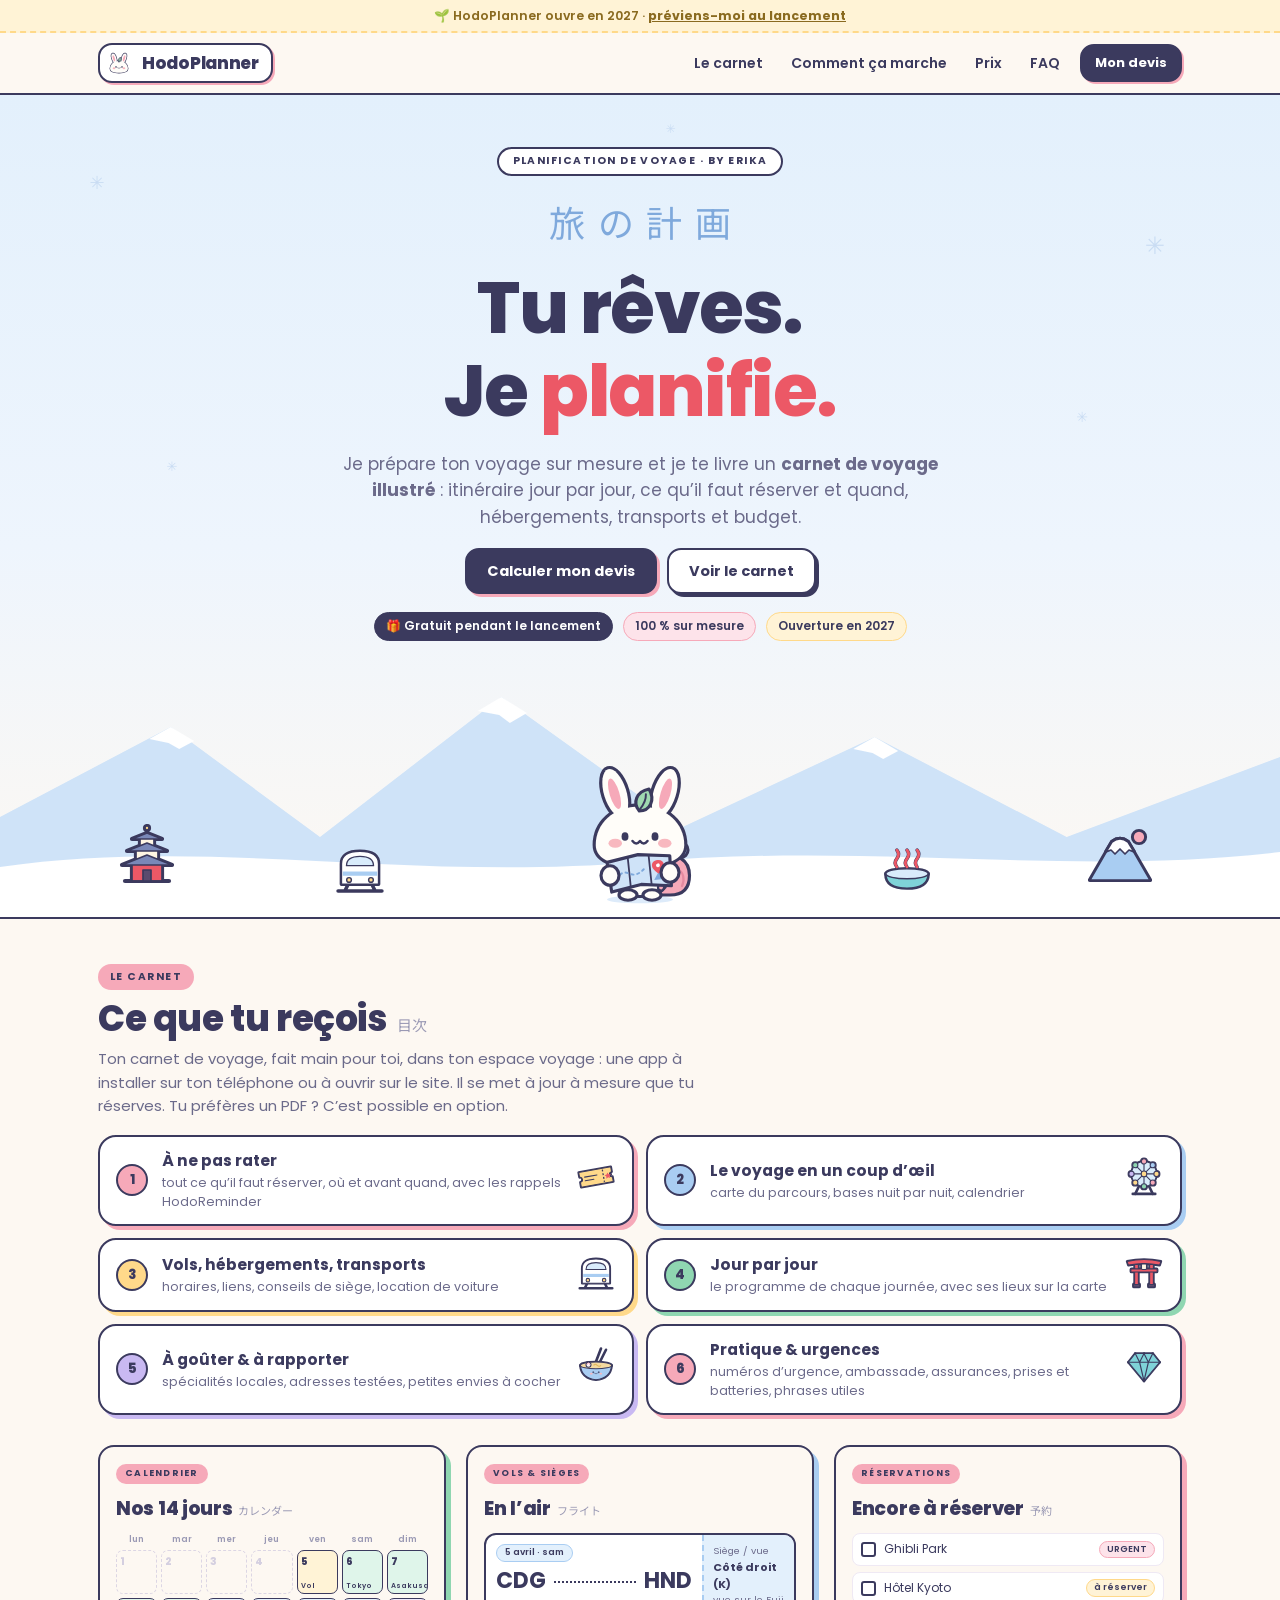
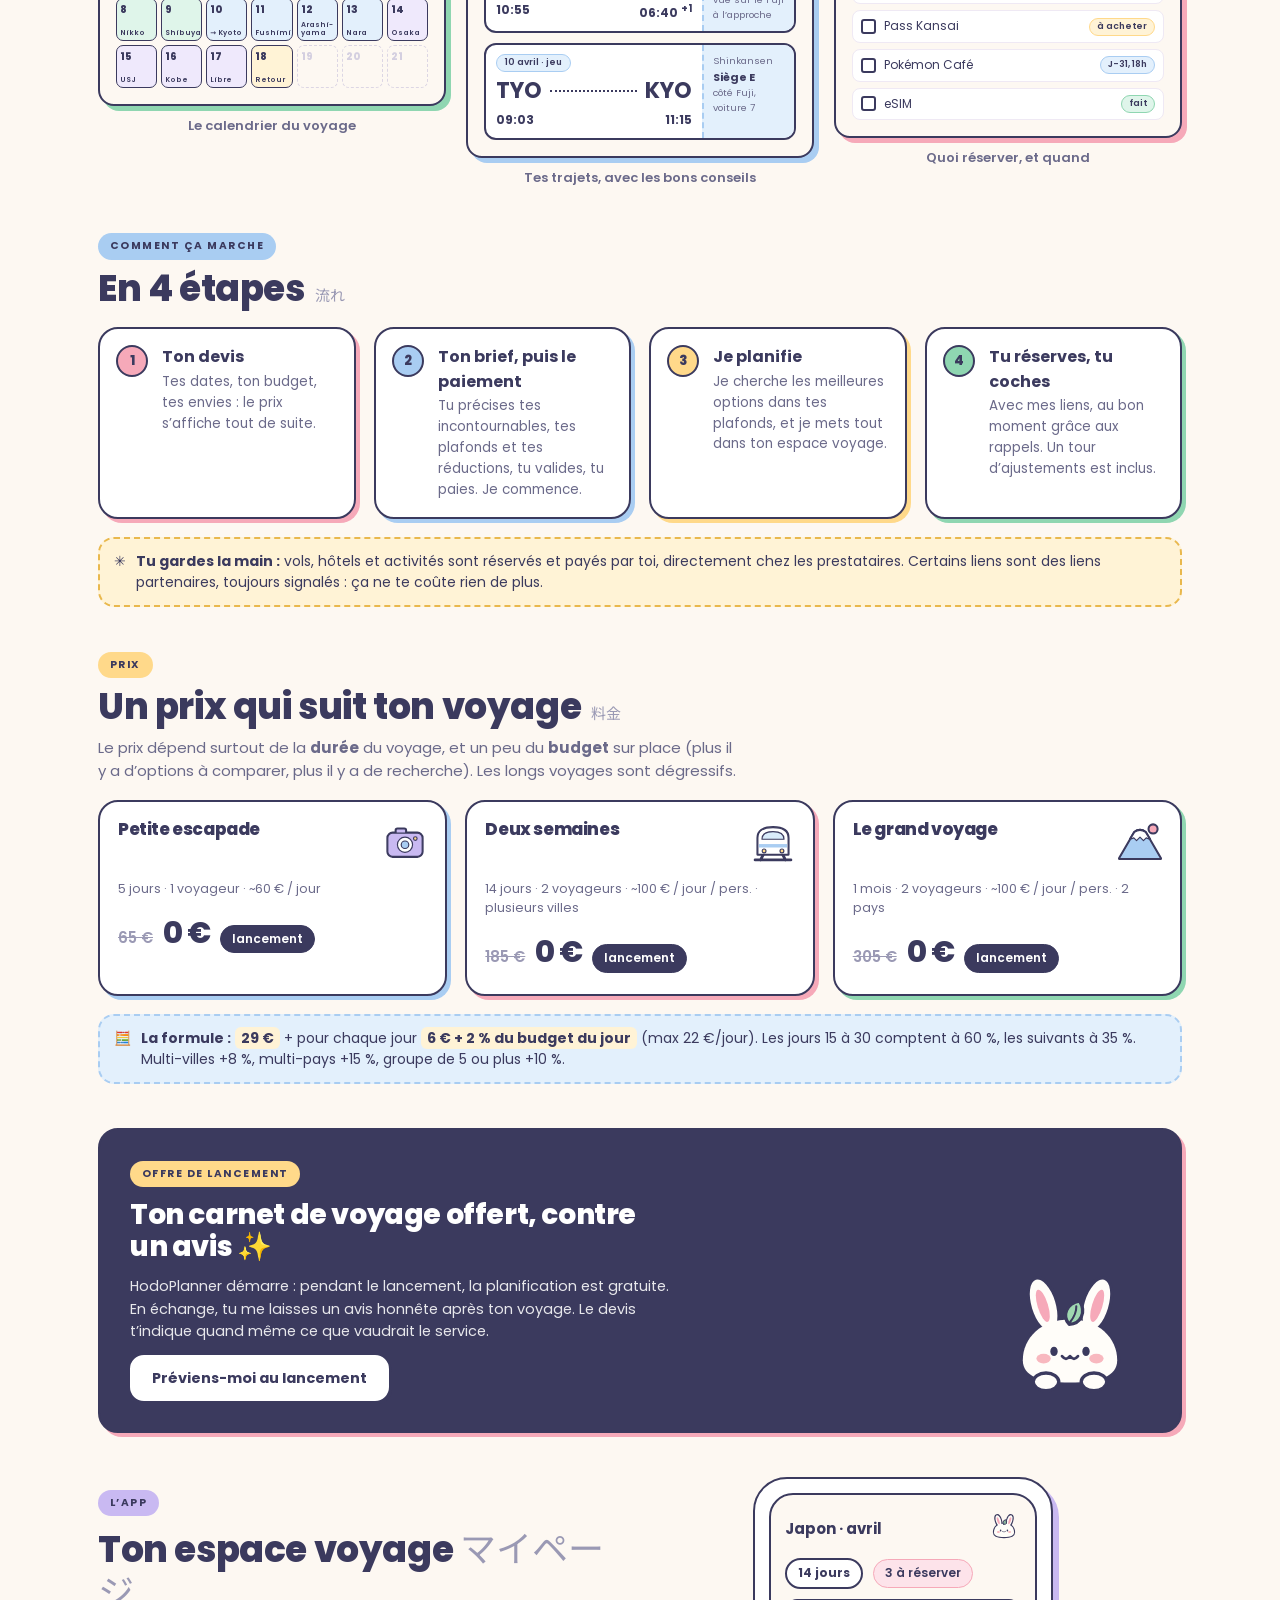
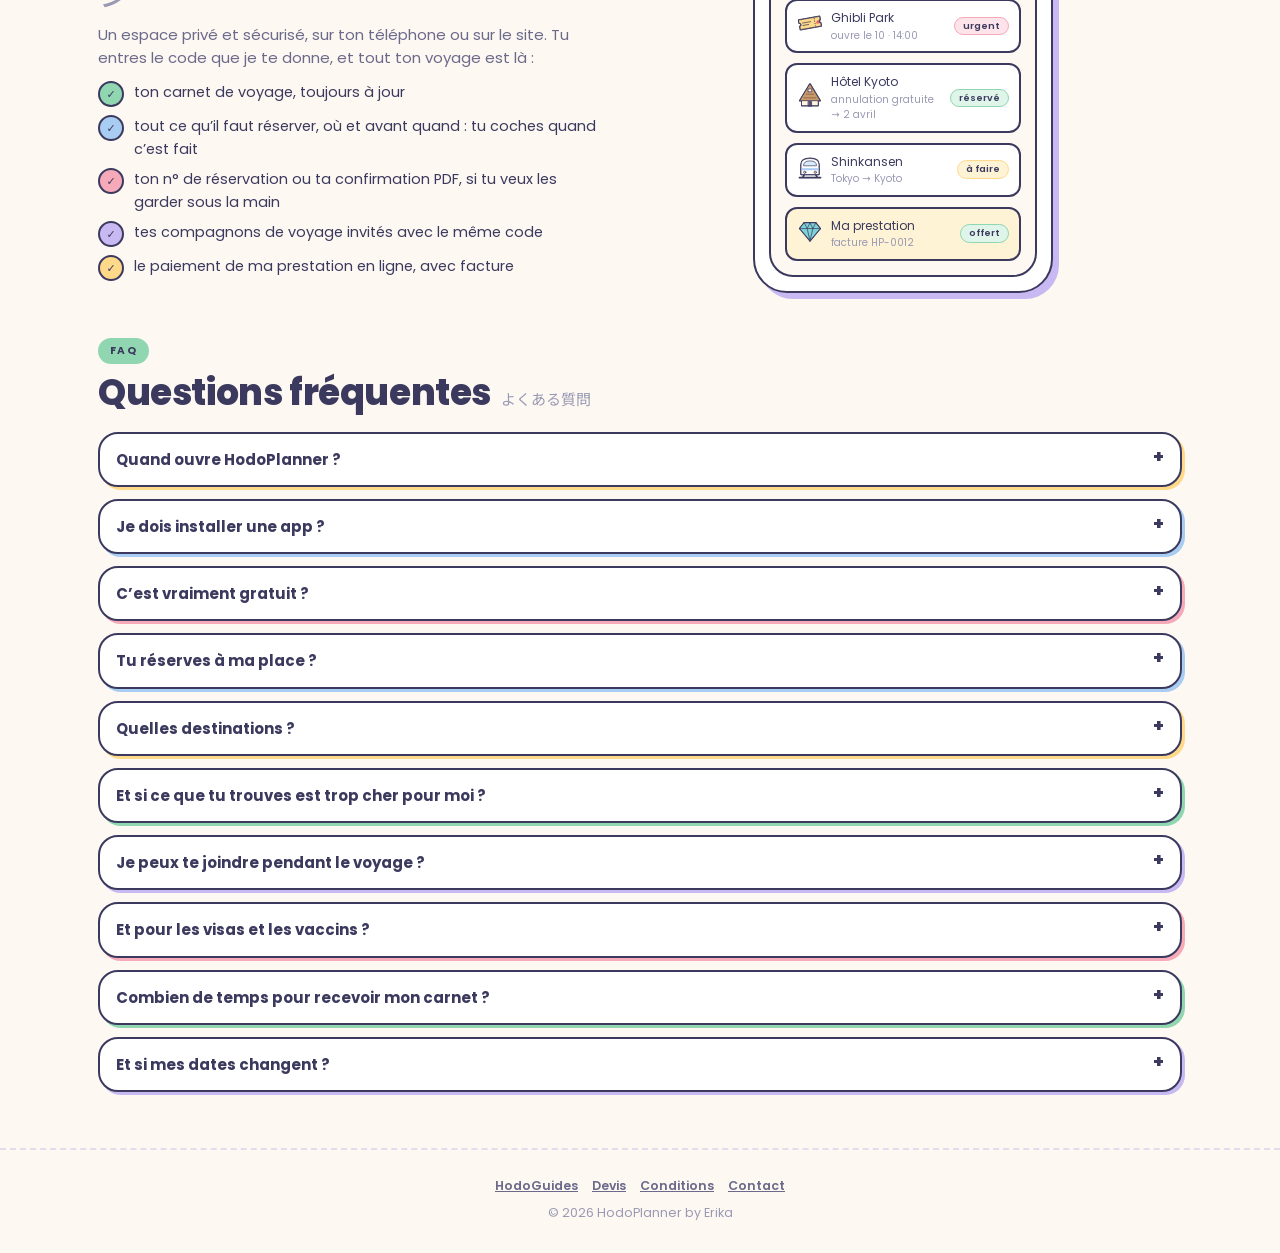
==== index.html @ 00303ed8 "Brief et paiement avant les recherches, devis simplifié, conditions complètes - Devis : un seul budg" ====
<!DOCTYPE html>
<html lang="fr">
<head>
  <meta charset="UTF-8" />
  <meta name="viewport" content="width=device-width, initial-scale=1, viewport-fit=cover" />
  <title>HodoPlanner · ton voyage sur mesure, by Erika</title>
  <meta name="description" content="Je prépare ton voyage sur mesure et je te livre un carnet de voyage illustré : itinéraire jour par jour, réservations au bon moment, budget. Gratuit pendant le lancement." />
  <meta property="og:title" content="HodoPlanner by Erika" />
  <meta property="og:description" content="Tu choisis, je planifie. Un carnet de voyage illustré, jour par jour." />
  <link rel="icon" href="images/brand/lapin-icone.svg" type="image/svg+xml" />
  <link rel="icon" href="images/favicon.png" type="image/png" />
  <link rel="apple-touch-icon" href="images/apple-touch-icon.png" />
  <link rel="preconnect" href="https://fonts.googleapis.com" />
  <link rel="preconnect" href="https://fonts.gstatic.com" crossorigin />
  <link href="https://fonts.googleapis.com/css2?family=Noto+Sans+JP:wght@400&family=Poppins:wght@400;500;600;700;800&display=swap" rel="stylesheet" />
  <link rel="stylesheet" href="assets/planner.css" />
  <style>
    /* ---------- Hero : couverture du carnet ---------- */
    .hero{position:relative; overflow:hidden; background:linear-gradient(180deg, var(--blue-soft) 0%, #eef5fd 55%, var(--paper) 100%); border-bottom:var(--line)}
    .hero-in{position:relative; z-index:1; display:grid; gap:18px; justify-items:center; text-align:center; padding:52px 18px 0; max-width:900px; margin:0 auto}
    .hero .jp-big{font-family:var(--font-jp); color:#7fa9dc; font-size:clamp(26px, 5vw, 36px); letter-spacing:.35em; margin-right:-.35em}
    .hero h1{font-size:clamp(38px, 7.6vw, 72px); letter-spacing:-1.5px}
    .hero h1 em{font-style:normal; color:var(--red)}
    .hero .sub{color:var(--ink-2); font-size:clamp(15px, 2.2vw, 17px); max-width:620px}
    .hero .row{justify-content:center}
    .scene{position:relative; height:clamp(170px, 26vw, 250px); margin-top:26px}
    .scene svg.mnt{position:absolute; left:0; right:0; bottom:0; width:100%; height:100%}
    .scene .bun{position:absolute; left:50%; bottom:10px; transform:translateX(-50%); width:clamp(110px, 16vw, 150px)}
    .scene .ic{position:absolute; bottom:22px}

    /* ---------- Sommaire : ce qu'il y a dans le carnet ---------- */
    .toc{display:grid; gap:12px}
    @media (min-width:760px){ .toc{grid-template-columns:1fr 1fr} }
    .toc-row{display:flex; gap:14px; align-items:center; padding:12px 16px; border-radius:18px}
    .toc-row b{display:block; font-size:15.5px}
    .toc-row small{display:block; font-size:12.5px; color:var(--ink-2)}
    .toc-row .ill{margin-left:auto; flex:0 0 auto}

    /* ---------- Aperçu du carnet (mini pages) ---------- */
    .preview{display:grid; gap:20px}
    @media (min-width:900px){ .preview{grid-template-columns:1fr 1fr 1fr; align-items:start} }
    .page{background:var(--paper); border:var(--line); border-radius:16px; box-shadow:5px 5px 0 var(--sh, var(--blue)); padding:16px; display:grid; gap:10px; font-size:12px}
    .page .label{font-size:9px; padding:3px 9px}
    .page h4{margin:0; font-size:19px; font-weight:800; letter-spacing:-.3px; display:flex; gap:6px; align-items:baseline}
    .page h4 .jp{font-size:11px}
    .page-cap{text-align:center; font-size:13px; font-weight:600; color:var(--ink-2); margin-top:10px}
    .cal{display:grid; grid-template-columns:repeat(7,1fr); gap:4px}
    .cal i{font-style:normal; font-size:8.5px; color:var(--ink-3); text-align:center; font-weight:600}
    .cal span{aspect-ratio:1/1.05; border:1.6px solid var(--ink); border-radius:7px; padding:3px; font-weight:800; font-size:10px; background:var(--c, #fff); display:flex; flex-direction:column; justify-content:space-between; overflow:hidden}
    .cal span em{font-style:normal; font-size:7px; font-weight:600; line-height:1.1}
    .cal span.off{border:1.4px dashed #dcd6e4; background:none; color:#d4cfe0}
    .fly{background:#fff; border:2px solid var(--ink); border-radius:12px; display:grid; grid-template-columns:1fr auto; overflow:hidden}
    .fly-main{padding:9px 10px; display:grid; gap:2px}
    .fly-main .codes{display:flex; justify-content:space-between; align-items:center; font-size:22px; font-weight:800}
    .fly-main .codes::before{content:""; order:2; flex:1; margin:0 8px; border-top:2.5px dotted var(--ink)}
    .fly-main .codes b:last-child{order:3}
    .fly-main .t{display:flex; justify-content:space-between; font-weight:700}
    .fly-side{background:var(--blue-soft); border-left:2px dashed var(--blue); padding:9px; font-size:9.5px; color:var(--ink-2); width:92px}
    .fly-side b{display:block; color:var(--ink); font-size:11px}
    .todo{display:grid; gap:6px}
    .todo div{display:flex; gap:8px; align-items:center; background:#fff; border-radius:8px; padding:6px 8px; border:1px solid #efe9f4}
    .todo div::before{content:""; width:11px; height:11px; border:2px solid var(--ink); border-radius:3px; flex:0 0 auto}
    .todo div .pill{margin-left:auto; font-size:9px; padding:1px 7px}

    /* ---------- Étapes ---------- */
    .step{display:flex; gap:14px; align-items:flex-start; padding:16px}
    .step b{display:block; font-size:16px}
    .step p{font-size:13.5px; color:var(--ink-2); margin-top:2px}

    /* ---------- Prix ---------- */
    .ex{display:grid; gap:8px; align-content:start}
    .ex h3{font-size:17px}
    .ex .meta{font-size:12.5px; color:var(--ink-2)}
    .ex .val{display:flex; align-items:baseline; gap:10px; flex-wrap:wrap; margin-top:4px}
    .ex .val s{color:var(--ink-3); font-weight:600}
    .ex .val b{font-size:30px; font-weight:800; letter-spacing:-1px}
    .formula{margin-top:18px}
    .formula code{font-family:inherit; font-weight:700; background:var(--yellow-soft); border-radius:6px; padding:1px 6px}

    .launch{display:grid; gap:12px; background:var(--ink); color:#fff; position:relative; overflow:hidden; padding:24px}
    .launch h3{font-size:clamp(22px, 3.4vw, 28px); max-width:520px}
    .launch p{opacity:.88; max-width:540px; font-size:14.5px}
    .launch .btn{justify-self:start; color:var(--ink); border-color:#fff}
    .launch .mascot{display:none}
    @media (min-width:700px){ .launch{padding:30px 220px 30px 30px} .launch .mascot{display:block; position:absolute; right:30px; bottom:14px; width:160px} }

    /* ---------- Espace client (bientôt) ---------- */
    .app{display:grid; gap:20px; align-items:center}
    @media (min-width:860px){ .app{grid-template-columns:1fr 1.1fr} }
    .app ul{margin:12px 0 0; padding:0; list-style:none; display:grid; gap:8px; font-size:14.5px}
    .app li{display:flex; gap:10px; align-items:flex-start}
    .phone{justify-self:center; width:min(300px, 86vw); background:#fff; border:var(--line); border-radius:34px; padding:14px; box-shadow:6px 6px 0 var(--lav)}
    .phone-in{background:var(--paper); border:2px solid var(--ink); border-radius:24px; padding:14px; display:grid; gap:10px; font-size:12px}
    .phone-in .hd{display:flex; justify-content:space-between; align-items:center}
    .phone-in .hd b{font-size:15px}
    .mini{background:#fff; border:2px solid var(--ink); border-radius:12px; padding:8px 10px; display:flex; gap:8px; align-items:center}
    .mini .pill{margin-left:auto; font-size:9.5px; padding:1px 8px}
    .mini small{display:block; color:var(--ink-3); font-size:10px}

    details.card{padding:0; box-shadow:3px 3px 0 var(--sh, var(--blue))}
    details + details{margin-top:12px}
    summary{cursor:pointer; list-style:none; padding:14px 16px; font-weight:700; display:flex; justify-content:space-between; gap:12px}
    summary::-webkit-details-marker{display:none}
    summary::after{content:"+"; font-weight:800; font-size:18px; line-height:1}
    details[open] summary::after{content:"–"}
    details p{padding:0 16px 16px; color:var(--ink-2); font-size:14px}
  </style>
</head>
<body>

  <header class="top">
    <div class="top-in">
      <a class="brand" href="./"><img src="images/brand/lapin-logo.svg" alt="" /><b>HodoPlanner</b></a>
      <div class="top-actions">
        <nav class="nav-links" aria-label="Navigation principale">
          <a href="#carnet">Le carnet</a>
          <a href="#etapes">Comment ça marche</a>
          <a href="#prix">Prix</a>
          <a href="#faq">FAQ</a>
        </nav>
        <a href="devis.html" class="btn dark small" data-keep-query>Mon devis</a>
      </div>
    </div>
  </header>

  <main>
    <!-- ===== Couverture ===== -->
    <section class="hero">
      <div class="flakes" aria-hidden="true">
        <span style="top:9%;left:7%">✳</span><span style="top:16%;right:9%;font-size:24px">✳</span>
        <span style="top:44%;left:13%;font-size:13px">✳</span><span style="top:38%;right:15%;font-size:14px">✳</span>
        <span style="top:3%;left:52%;font-size:12px">✳</span>
      </div>
      <div class="hero-in">
        <span class="kicker">Planification de voyage · by Erika</span>
        <span class="jp-big" aria-hidden="true">旅の計画</span>
        <h1>Tu rêves.<br />Je <em>planifie.</em></h1>
        <p class="sub">Je prépare ton voyage sur mesure et je te livre un <b>carnet de voyage illustré</b> : itinéraire jour par jour, ce qu’il faut réserver et quand, hébergements, transports et budget.</p>
        <div class="row">
          <a href="devis.html" class="btn dark" data-keep-query>Calculer mon devis</a>
          <a href="#carnet" class="btn">Voir le carnet</a>
        </div>
        <div class="row">
          <span class="pill dark">🎁 Gratuit pendant le lancement</span>
          <span class="pill p-pink">100 % sur mesure</span>
          <span class="pill p-yellow">Ouverture en 2027</span>
        </div>
      </div>
      <div class="scene" aria-hidden="true">
        <svg class="mnt" viewBox="0 0 1200 250" preserveAspectRatio="none">
          <path d="M0 250 L0 150 L160 60 L300 170 L470 30 L640 160 L820 70 L1000 170 L1200 90 L1200 250 Z" fill="#cfe3f8"/>
          <path d="M140 72 L160 60 L182 74 L168 82 L158 76 Z M448 44 L470 30 L494 46 L478 56 L468 48 Z M800 82 L820 70 L842 84 L828 92 L818 86 Z" fill="#fff"/>
          <path d="M0 250 L0 200 C200 170 380 215 600 195 C820 175 1000 210 1200 185 L1200 250 Z" fill="#fff"/>
        </svg>
        <span class="ic" style="left:9%" data-icon="pagoda" data-size="64"></span>
        <span class="ic" style="right:10%" data-icon="mountain" data-size="64"></span>
        <span class="ic" style="left:26%;bottom:14px" data-icon="train" data-size="54"></span>
        <span class="ic" style="right:27%;bottom:16px" data-icon="onsen" data-size="54"></span>
        <img class="bun" src="images/brand/lapin-carte.svg" alt="" />
      </div>
    </section>

    <div class="wrap">
      <!-- ===== Le carnet ===== -->
      <section class="sec" id="carnet">
        <div class="sec-head">
          <div><span class="label">Le carnet</span></div>
          <h2>Ce que tu reçois <span class="jp">目次</span></h2>
          <p>Ton carnet de voyage, fait main pour toi, dans ton espace voyage : une app à installer sur ton téléphone ou à ouvrir sur le site. Il se met à jour à mesure que tu réserves. Tu préfères un PDF ? C’est possible en option.</p>
        </div>
        <div class="toc">
          <div class="card toc-row" style="--sh:var(--pink)"><span class="num" style="--nb:var(--pink)">1</span><div><b>À ne pas rater</b><small>tout ce qu’il faut réserver, où et avant quand, avec les rappels HodoReminder</small></div><span class="ill" data-icon="ticket" data-size="40"></span></div>
          <div class="card toc-row" style="--sh:var(--blue)"><span class="num" style="--nb:var(--blue)">2</span><div><b>Le voyage en un coup d’œil</b><small>carte du parcours, bases nuit par nuit, calendrier</small></div><span class="ill" data-icon="wheel" data-size="40"></span></div>
          <div class="card toc-row" style="--sh:var(--yellow)"><span class="num" style="--nb:var(--yellow)">3</span><div><b>Vols, hébergements, transports</b><small>horaires, liens, conseils de siège, location de voiture</small></div><span class="ill" data-icon="train" data-size="40"></span></div>
          <div class="card toc-row" style="--sh:var(--mint)"><span class="num" style="--nb:var(--mint)">4</span><div><b>Jour par jour</b><small>le programme de chaque journée, avec ses lieux sur la carte</small></div><span class="ill" data-icon="torii" data-size="40"></span></div>
          <div class="card toc-row" style="--sh:var(--lav)"><span class="num" style="--nb:var(--lav)">5</span><div><b>À goûter &amp; à rapporter</b><small>spécialités locales, adresses testées, petites envies à cocher</small></div><span class="ill" data-icon="ramen" data-size="40"></span></div>
          <div class="card toc-row" style="--sh:var(--pink)"><span class="num" style="--nb:var(--pink)">6</span><div><b>Pratique &amp; urgences</b><small>numéros d’urgence, ambassade, assurances, prises et batteries, phrases utiles</small></div><span class="ill" data-icon="gem" data-size="40"></span></div>
        </div>

        <div class="preview" style="margin-top:30px" aria-label="Aperçu de pages du carnet">
          <div>
            <div class="page" style="--sh:var(--mint)">
              <div><span class="label">Calendrier</span></div>
              <h4>Nos 14 jours <span class="jp">カレンダー</span></h4>
              <div class="cal">
                <i>lun</i><i>mar</i><i>mer</i><i>jeu</i><i>ven</i><i>sam</i><i>dim</i>
                <span class="off">1</span><span class="off">2</span><span class="off">3</span><span class="off">4</span>
                <span style="--c:var(--yellow-soft)">5<em>Vol</em></span><span style="--c:var(--mint-soft)">6<em>Tokyo</em></span><span style="--c:var(--mint-soft)">7<em>Asakusa</em></span>
                <span style="--c:var(--mint-soft)">8<em>Nikko</em></span><span style="--c:var(--mint-soft)">9<em>Shibuya</em></span><span style="--c:var(--blue-soft)">10<em>→ Kyoto</em></span><span style="--c:var(--blue-soft)">11<em>Fushimi</em></span><span style="--c:var(--blue-soft)">12<em>Arashi­yama</em></span><span style="--c:var(--blue-soft)">13<em>Nara</em></span><span style="--c:var(--lav-soft)">14<em>Osaka</em></span>
                <span style="--c:var(--lav-soft)">15<em>USJ</em></span><span style="--c:var(--lav-soft)">16<em>Kobe</em></span><span style="--c:var(--lav-soft)">17<em>Libre</em></span><span style="--c:var(--yellow-soft)">18<em>Retour</em></span><span class="off">19</span><span class="off">20</span><span class="off">21</span>
              </div>
            </div>
            <p class="page-cap">Le calendrier du voyage</p>
          </div>
          <div>
            <div class="page" style="--sh:var(--blue)">
              <div><span class="label">Vols &amp; sièges</span></div>
              <h4>En l’air <span class="jp">フライト</span></h4>
              <div class="fly">
                <div class="fly-main"><span class="pill p-blue" style="justify-self:start;font-size:9px;padding:1px 8px">5 avril · sam</span><div class="codes"><b>CDG</b><b>HND</b></div><div class="t"><span>10:55</span><span>06:40 <sup>+1</sup></span></div></div>
                <div class="fly-side">Siège / vue<b>Côté droit (K)</b>vue sur le Fuji à l’approche</div>
              </div>
              <div class="fly">
                <div class="fly-main"><span class="pill p-blue" style="justify-self:start;font-size:9px;padding:1px 8px">10 avril · jeu</span><div class="codes"><b>TYO</b><b>KYO</b></div><div class="t"><span>09:03</span><span>11:15</span></div></div>
                <div class="fly-side">Shinkansen<b>Siège E</b>côté Fuji, voiture 7</div>
              </div>
            </div>
            <p class="page-cap">Tes trajets, avec les bons conseils</p>
          </div>
          <div>
            <div class="page" style="--sh:var(--pink)">
              <div><span class="label">Réservations</span></div>
              <h4>Encore à réserver <span class="jp">予約</span></h4>
              <div class="todo">
                <div>Ghibli Park<span class="pill p-pink">URGENT</span></div>
                <div>Hôtel Kyoto<span class="pill p-yellow">à réserver</span></div>
                <div>Pass Kansai<span class="pill p-yellow">à acheter</span></div>
                <div>Pokémon Café<span class="pill p-blue">J-31, 18h</span></div>
                <div>eSIM<span class="pill p-mint">fait</span></div>
              </div>
            </div>
            <p class="page-cap">Quoi réserver, et quand</p>
          </div>
        </div>
      </section>

      <!-- ===== Comment ça marche ===== -->
      <section class="sec" id="etapes">
        <div class="sec-head">
          <div><span class="label" style="--lb:var(--blue)">Comment ça marche</span></div>
          <h2>En 4 étapes <span class="jp">流れ</span></h2>
        </div>
        <div class="grid-4">
          <div class="card step" style="--sh:var(--pink)"><span class="num" style="--nb:var(--pink)">1</span><div><b>Ton devis</b><p>Tes dates, ton budget, tes envies : le prix s’affiche tout de suite.</p></div></div>
          <div class="card step" style="--sh:var(--blue)"><span class="num" style="--nb:var(--blue)">2</span><div><b>Ton brief, puis le paiement</b><p>Tu précises tes incontournables, tes plafonds et tes réductions, tu valides, tu paies. Je commence.</p></div></div>
          <div class="card step" style="--sh:var(--yellow)"><span class="num" style="--nb:var(--yellow)">3</span><div><b>Je planifie</b><p>Je cherche les meilleures options dans tes plafonds, et je mets tout dans ton espace voyage.</p></div></div>
          <div class="card step" style="--sh:var(--mint)"><span class="num" style="--nb:var(--mint)">4</span><div><b>Tu réserves, tu coches</b><p>Avec mes liens, au bon moment grâce aux rappels. Un tour d’ajustements est inclus.</p></div></div>
        </div>
        <div class="note tip" style="margin-top:18px"><span class="ico">✳</span><span><b>Tu gardes la main :</b> vols, hôtels et activités sont réservés et payés par toi, directement chez les prestataires. Certains liens sont des liens partenaires, toujours signalés : ça ne te coûte rien de plus.</span></div>
      </section>

      <!-- ===== Prix ===== -->
      <section class="sec" id="prix">
        <div class="sec-head">
          <div><span class="label" style="--lb:var(--yellow)">Prix</span></div>
          <h2>Un prix qui suit ton voyage <span class="jp">料金</span></h2>
          <p>Le prix dépend surtout de la <b>durée</b> du voyage, et un peu du <b>budget</b> sur place (plus il y a d’options à comparer, plus il y a de recherche). Les longs voyages sont dégressifs.</p>
        </div>
        <div class="grid-3" id="examples"></div>
        <div class="note formula"><span class="ico">🧮</span><span>
          <b>La formule :</b> <code>29 €</code> + pour chaque jour <code>6 € + 2 % du budget du jour</code> (max 22 €/jour).
          Les jours 15 à 30 comptent à 60 %, les suivants à 35 %. Multi-villes +8 %, multi-pays +15 %, groupe de 5 ou plus +10 %.
        </span></div>
      </section>

      <!-- ===== Offre de lancement ===== -->
      <section class="sec">
        <div class="card launch" style="--sh:var(--pink)">
          <img class="mascot" src="images/brand/lapin-pattes.svg" alt="" width="160" height="160" />
          <div><span class="label" style="--lb:var(--yellow)">Offre de lancement</span></div>
          <h3>Ton carnet de voyage offert, contre un avis ✨</h3>
          <p>HodoPlanner démarre : pendant le lancement, la planification est gratuite. En échange, tu me laisses un avis honnête après ton voyage. Le devis t’indique quand même ce que vaudrait le service.</p>
          <a class="btn" href="devis.html#contact" data-keep-query>Préviens-moi au lancement</a>
        </div>
      </section>

      <!-- ===== L'app : espace voyage ===== -->
      <section class="sec">
        <div class="app">
          <div>
            <span class="label" style="--lb:var(--lav)">L’app</span>
            <h2 style="font-size:clamp(26px,4.4vw,36px);margin-top:10px">Ton espace voyage <span class="jp">マイページ</span></h2>
            <p class="muted" style="margin-top:8px">Un espace privé et sécurisé, sur ton téléphone ou sur le site. Tu entres le code que je te donne, et tout ton voyage est là :</p>
            <ul>
              <li><span class="num" style="--nb:var(--mint);width:26px;height:26px;flex-basis:26px;font-size:11px">✓</span>ton carnet de voyage, toujours à jour</li>
              <li><span class="num" style="--nb:var(--blue);width:26px;height:26px;flex-basis:26px;font-size:11px">✓</span>tout ce qu’il faut réserver, où et avant quand : tu coches quand c’est fait</li>
              <li><span class="num" style="--nb:var(--pink);width:26px;height:26px;flex-basis:26px;font-size:11px">✓</span>ton n° de réservation ou ta confirmation PDF, si tu veux les garder sous la main</li>
              <li><span class="num" style="--nb:var(--lav);width:26px;height:26px;flex-basis:26px;font-size:11px">✓</span>tes compagnons de voyage invités avec le même code</li>
              <li><span class="num" style="--nb:var(--yellow);width:26px;height:26px;flex-basis:26px;font-size:11px">✓</span>le paiement de ma prestation en ligne, avec facture</li>
            </ul>
          </div>
          <div class="phone" aria-hidden="true">
            <div class="phone-in">
              <div class="hd"><b>Japon · avril</b><span data-icon="bunny" data-size="34"></span></div>
              <div class="row"><span class="pill strong">14 jours</span><span class="pill p-pink">3 à réserver</span></div>
              <div class="mini"><span data-icon="ticket" data-size="26"></span><div>Ghibli Park<small>ouvre le 10 · 14:00</small></div><span class="pill p-pink">urgent</span></div>
              <div class="mini"><span data-icon="house" data-size="26"></span><div>Hôtel Kyoto<small>annulation gratuite → 2 avril</small></div><span class="pill p-mint">réservé</span></div>
              <div class="mini"><span data-icon="train" data-size="26"></span><div>Shinkansen<small>Tokyo → Kyoto</small></div><span class="pill p-yellow">à faire</span></div>
              <div class="mini" style="background:var(--yellow-soft)"><span data-icon="gem" data-size="26"></span><div>Ma prestation<small>facture HP-0012</small></div><span class="pill p-mint">offert</span></div>
            </div>
          </div>
        </div>
      </section>

      <!-- ===== FAQ ===== -->
      <section class="sec" id="faq">
        <div class="sec-head">
          <div><span class="label" style="--lb:var(--mint)">FAQ</span></div>
          <h2>Questions fréquentes <span class="jp">よくある質問</span></h2>
        </div>
        <details class="card" style="--sh:var(--yellow)">
          <summary>Quand ouvre HodoPlanner ?</summary>
          <p>En 2027. Tu peux déjà calculer ton devis et laisser ton email : je te préviens dès l’ouverture.</p>
        </details>
        <details class="card" style="--sh:var(--blue)">
          <summary>Je dois installer une app ?</summary>
          <p>Non, c’est au choix : tu peux l’installer sur ton téléphone ou simplement te connecter sur le site. Et si tu préfères, je peux aussi te faire ton carnet en PDF, en option.</p>
        </details>
        <details class="card" style="--sh:var(--pink)">
          <summary>C’est vraiment gratuit ?</summary>
          <p>Oui, pendant le lancement. Je te demande juste un avis honnête après ton voyage. Le devis t’affiche quand même la valeur du service pour que tout soit clair.</p>
        </details>
        <details class="card" style="--sh:var(--blue)">
          <summary>Tu réserves à ma place ?</summary>
          <p>Non : tu réserves et tu paies toi-même vols, hôtels et activités, directement chez les prestataires. Je te donne les liens, le bon moment pour réserver et les pièges à éviter.</p>
        </details>
        <details class="card" style="--sh:var(--yellow)">
          <summary>Quelles destinations ?</summary>
          <p>Surtout l’Asie (Japon en tête, Corée, Chine…) et l’Europe, là où j’ai voyagé. Mes adresses testées sont sur <a href="https://guides.erikaramel.com/">HodoGuides</a>. Pour une autre destination, demande quand même !</p>
        </details>
        <details class="card" style="--sh:var(--mint)">
          <summary>Et si ce que tu trouves est trop cher pour moi ?</summary>
          <p>Dans ton brief, tu fixes tes plafonds (vol, nuit, budget sur place) avant de payer. Je cherche dans ces limites, et si une option les dépasse, je te le dis avec une alternative. Un tour d’ajustements est inclus après livraison.</p>
        </details>
        <details class="card" style="--sh:var(--lav)">
          <summary>Je peux te joindre pendant le voyage ?</summary>
          <p>Oui, sur WhatsApp en cas de souci. Je réponds dès que possible, sans délai garanti. Pour une urgence, les numéros utiles (secours, ambassade, assurance) sont dans ton espace voyage.</p>
        </details>
        <details class="card" style="--sh:var(--pink)">
          <summary>Et pour les visas et les vaccins ?</summary>
          <p>Coche la case dans le devis : je te signale si ton voyage risque de demander un visa ou des vaccins, et où vérifier. La confirmation se fait toujours auprès des sources officielles (ambassade, Affaires étrangères) et, pour les vaccins, d’un médecin ou d’un centre de vaccination.</p>
        </details>
        <details class="card" style="--sh:var(--mint)">
          <summary>Combien de temps pour recevoir mon carnet ?</summary>
          <p>Je te réponds sous 48 h. Le carnet complet prend en général une à trois semaines selon la durée du voyage : plus tôt tu me contactes, mieux c’est pour les réservations qui ouvrent tôt.</p>
        </details>
        <details class="card" style="--sh:var(--lav)">
          <summary>Et si mes dates changent ?</summary>
          <p>Je réadapte l’itinéraire. Les ajustements sont inclus jusqu’à ce que le carnet te convienne.</p>
        </details>
      </section>
    </div>
  </main>

  <footer class="foot">
    <nav>
      <a href="https://guides.erikaramel.com/">HodoGuides</a>
      <a href="devis.html" data-keep-query>Devis</a>
      <a href="conditions.html">Conditions</a>
      <a href="mailto:hello@erikaramel.com">Contact</a>
    </nav>
    © <span id="y"></span> HodoPlanner by Erika
  </footer>

  <script src="assets/icons.js"></script>
  <script src="assets/planner.js"></script>
  <script>
    // Exemples de prix calculés avec la vraie formule (assets/planner.js)
    const EXAMPLES = [
      { title: "Petite escapade", meta: "5 jours · 1 voyageur · ~60 € / jour", sh: "var(--blue)", icon: "camera", days: 5, people: 1, perDay: 60, complexity: "simple" },
      { title: "Deux semaines", meta: "14 jours · 2 voyageurs · ~100 € / jour / pers. · plusieurs villes", sh: "var(--pink)", icon: "train", days: 14, people: 2, perDay: 100, complexity: "multi" },
      { title: "Le grand voyage", meta: "1 mois · 2 voyageurs · ~100 € / jour / pers. · 2 pays", sh: "var(--mint)", icon: "mountain", days: 30, people: 2, perDay: 100, complexity: "countries" },
    ];
    const box = document.getElementById("examples");
    box.innerHTML = EXAMPLES.map((e) => {
      const budget = e.perDay * e.people * e.days;
      const r = Planner.estimate({ days: e.days, people: e.people, budget, complexity: e.complexity });
      return `<div class="card ex" style="--sh:${e.sh}">
        <div class="between"><h3>${e.title}</h3><span data-icon="${e.icon}" data-size="44"></span></div>
        <div class="meta">${e.meta}</div>
        <div class="val">${r.free ? `<s>${Planner.euro(r.total)}</s><b>0 €</b><span class="pill dark">lancement</span>` : `<b>${Planner.euro(r.total)}</b>`}</div>
      </div>`;
    }).join("");
    Planner.drawIcons(box);
  </script>
</body>
</html>
---- assets/planner.css ----
/* HodoPlanner · style « carnet de voyage », aligné sur HodoGuides bêta et les guides PDF
   (fond crème, contour marine, ombres pastel décalées, Poppins) */
:root{
  --ink:#3b3a5e;
  --ink-2:#6b6a8a;
  --ink-3:#9a99b4;
  --paper:#fdf8f2;
  --card:#ffffff;
  --tint:#f6f1fb;
  --pink:#f6a9b9;
  --pink-soft:#fde3ea;
  --blue:#a9cdf2;
  --blue-soft:#e3f0fc;
  --mint:#8fd6b1;
  --mint-soft:#dff5ea;
  --yellow:#ffd98a;
  --yellow-soft:#fff3d6;
  --lav:#c9b9f2;
  --lav-soft:#efe9fc;
  --red:#ec5866;
  --line:2.5px solid var(--ink);
  --radius:20px;
  --font:"Poppins",system-ui,-apple-system,"Segoe UI",sans-serif;
  --font-jp:"Noto Sans JP","Hiragino Sans","Yu Gothic",sans-serif;
  --safe-b:env(safe-area-inset-bottom,0px);
}

*{box-sizing:border-box}
html{-webkit-text-size-adjust:100%; scroll-behavior:smooth; scroll-padding-top:80px}
body{margin:0; background:var(--paper); color:var(--ink); font-family:var(--font); -webkit-font-smoothing:antialiased; line-height:1.55; font-size:15px}
a{color:inherit}
button{font:inherit; color:inherit; cursor:pointer}
img{max-width:100%}
h1,h2,h3{margin:0; font-weight:800; letter-spacing:-.4px; line-height:1.15}
p{margin:0}
.jp{font-family:var(--font-jp); font-weight:400; color:var(--ink-3); letter-spacing:0}
.muted{color:var(--ink-2)}
.small{font-size:13px; color:var(--ink-2)}
.hidden{display:none !important}

.wrap{max-width:1120px; margin:0 auto; padding:0 18px}
.wrap.narrow{max-width:880px}

/* ---------- Header ---------- */
.top{position:sticky; top:0; z-index:50; background:rgba(253,248,242,.92); backdrop-filter:blur(8px); -webkit-backdrop-filter:blur(8px); border-bottom:2px solid var(--ink)}
.top-in{display:flex; align-items:center; justify-content:space-between; gap:12px; padding:10px 18px; max-width:1120px; margin:0 auto}
.brand{display:flex; align-items:center; gap:8px; text-decoration:none; background:#fff; border:2px solid var(--ink); border-radius:14px; padding:3px 12px 3px 4px; box-shadow:2px 2px 0 var(--pink)}
.brand img{width:30px; height:30px; display:block}
.brand b{font-weight:800; font-size:17px; letter-spacing:-.3px}
.top-actions{display:flex; align-items:center; gap:8px}
.nav-links{display:none; gap:4px}
.nav-links a{padding:7px 12px; border-radius:12px; text-decoration:none; font-weight:600; font-size:14px}
.nav-links a:hover{background:var(--tint)}
@media (min-width:860px){ .nav-links{display:flex} }
.back-link{font-size:13.5px; font-weight:700; color:var(--ink-2); text-decoration:none}
.back-link:hover{color:var(--ink)}

/* ---------- Building blocks (identiques à HodoGuides) ---------- */
.card{background:var(--card); border:var(--line); border-radius:var(--radius); box-shadow:4px 4px 0 var(--sh, var(--pink)); padding:18px}
.label{display:inline-block; background:var(--lb, var(--pink)); color:var(--ink); font-size:10.5px; font-weight:700; letter-spacing:.14em; text-transform:uppercase; padding:5px 12px; border-radius:99px}
.kicker{display:inline-block; border:2px solid var(--ink); border-radius:99px; padding:4px 14px; font-size:10.5px; font-weight:700; letter-spacing:.14em; text-transform:uppercase; background:#fff}
.pill{display:inline-flex; align-items:center; gap:5px; border-radius:99px; padding:4px 11px; font-size:12px; font-weight:600; background:var(--bg, #fff); border:1.5px solid var(--b, transparent); white-space:nowrap}
.pill.strong{border:2px solid var(--ink); font-weight:700}
.pill.dark{background:var(--ink); color:#fff; border-color:var(--ink)}
.p-pink{--bg:var(--pink-soft); --b:var(--pink)}
.p-blue{--bg:var(--blue-soft); --b:var(--blue)}
.p-mint{--bg:var(--mint-soft); --b:var(--mint)}
.p-yellow{--bg:var(--yellow-soft); --b:var(--yellow)}
.p-lav{--bg:var(--lav-soft); --b:var(--lav)}

.btn{display:inline-flex; align-items:center; justify-content:center; gap:8px; min-height:46px; padding:0 20px; border-radius:14px; font-weight:700; font-size:14.5px; text-decoration:none; border:var(--line); background:#fff; color:var(--ink); box-shadow:3px 3px 0 var(--ink); transition:transform .1s ease, box-shadow .1s ease}
.btn:hover{transform:translate(-1px,-1px); box-shadow:4px 4px 0 var(--ink)}
.btn:active{transform:translate(2px,2px); box-shadow:1px 1px 0 var(--ink)}
.btn.dark{background:var(--ink); color:#fff; box-shadow:3px 3px 0 var(--pink)}
.btn.dark:hover{box-shadow:4px 4px 0 var(--pink)}
.btn.pink{background:var(--pink)}
.btn.yellow{background:var(--yellow)}
.btn.small{min-height:38px; padding:0 13px; font-size:13px; border-width:2px; box-shadow:2px 2px 0 var(--ink)}
.btn.dark.small{box-shadow:2px 2px 0 var(--pink)}
.btn[disabled]{opacity:.45; cursor:not-allowed; transform:none; box-shadow:2px 2px 0 var(--ink-3)}
.linklike{border:0; background:none; padding:0; font-weight:700; text-decoration:underline; text-underline-offset:3px}

.icon-tile{display:grid; place-items:center; width:46px; height:46px; flex:0 0 46px; background:var(--tint); border:2px solid var(--ink); border-radius:14px; font-size:18px}
.num{display:grid; place-items:center; width:32px; height:32px; flex:0 0 32px; border-radius:50%; background:var(--nb, var(--pink)); border:2px solid var(--ink); font-weight:800; font-size:13px}

/* encadrés du PDF */
.note{display:flex; gap:10px; align-items:flex-start; border:2px dashed var(--nb, var(--blue)); background:var(--nbg, var(--blue-soft)); border-radius:16px; padding:12px 14px; font-size:14px; line-height:1.5}
.note.warn{--nb:var(--pink); --nbg:var(--pink-soft)}
.note.tip{--nb:#e9b84d; --nbg:var(--yellow-soft)}
.note .ico{flex:0 0 auto; font-weight:800}

/* titres de section façon PDF : étiquette + gros titre + kanji */
.sec{padding:44px 0 0}
.sec-head{display:grid; gap:8px; margin-bottom:18px}
.sec-head h2{font-size:clamp(26px, 4.4vw, 36px); display:flex; align-items:baseline; gap:10px; flex-wrap:wrap}
.sec-head h2 .jp{font-size:15px}
.sec-head p{color:var(--ink-2); max-width:640px}

.grid-2, .grid-3, .grid-4{display:grid; gap:18px}
@media (min-width:760px){ .grid-2{grid-template-columns:repeat(2,minmax(0,1fr))} .grid-3{grid-template-columns:repeat(3,minmax(0,1fr))} .grid-4{grid-template-columns:repeat(2,minmax(0,1fr))} }
@media (min-width:1000px){ .grid-4{grid-template-columns:repeat(4,minmax(0,1fr))} }

/* ---------- Formulaires ---------- */
form{display:grid; gap:16px}
.field{display:grid; gap:6px; align-content:start}
label, .lbl{font-weight:700; font-size:13.5px; color:var(--ink)}
.help{font-size:12px; color:var(--ink-2)}
input:not([type="checkbox"]):not([type="radio"]), select, textarea{
  width:100%; border:2px solid var(--ink); background:#fff; color:var(--ink);
  border-radius:14px; padding:11px 13px; font:inherit; font-size:16px; outline:none; min-height:46px;
}
input:focus, select:focus, textarea:focus{box-shadow:3px 3px 0 var(--blue)}
input::placeholder, textarea::placeholder{color:var(--ink-3)}
textarea{min-height:110px; resize:vertical}
select{appearance:none; -webkit-appearance:none; background-image:linear-gradient(45deg, transparent 50%, var(--ink) 50%), linear-gradient(135deg, var(--ink) 50%, transparent 50%); background-position:calc(100% - 18px) 50%, calc(100% - 13px) 50%; background-size:5px 5px; background-repeat:no-repeat; padding-right:34px}
input[type="checkbox"]{width:18px; height:18px; accent-color:var(--ink); flex:0 0 auto; margin:2px 0 0}
.check{display:flex; gap:9px; align-items:flex-start; font-weight:600; font-size:14px}
.row{display:flex; gap:10px; flex-wrap:wrap; align-items:center}
.between{display:flex; gap:14px; align-items:flex-start; justify-content:space-between; flex-wrap:wrap}
.invalid{box-shadow:3px 3px 0 var(--red) !important}

/* ---------- Tableau façon PDF ---------- */
.table-wrap{border:var(--line); border-radius:18px; overflow:hidden; background:#fff; box-shadow:4px 4px 0 var(--sh, var(--blue))}
.table{width:100%; border-collapse:collapse; font-size:14px}
.table th{background:var(--ink); color:#fff; text-align:left; font-size:12.5px; font-weight:700; padding:10px 12px}
.table td{padding:11px 12px; border-top:1px solid #eee8f3; vertical-align:top}
.table tr:nth-child(even) td{background:#fbf8fd}

/* ---------- Footer ---------- */
.foot{margin-top:56px; padding:26px 18px calc(30px + var(--safe-b)); text-align:center; font-size:12.5px; color:var(--ink-3); border-top:2px dashed #e4dced}
.foot a{color:var(--ink-2); font-weight:600}
.foot nav{display:flex; gap:14px; justify-content:center; flex-wrap:wrap; margin-bottom:8px}

/* bandeau « bientôt » */
.soon-banner{text-align:center; font-size:12.5px; font-weight:600; color:#8a6a1f; background:var(--yellow-soft); border-bottom:2px dashed var(--yellow); padding:6px 12px}
.soon-banner a{color:inherit; font-weight:700}

/* flocons décoratifs (comme les pages du PDF) */
.flakes{position:absolute; inset:0; pointer-events:none; overflow:hidden}
.flakes span{position:absolute; color:#c9dcf3; font-size:18px}

.toast{position:fixed; z-index:90; left:50%; bottom:calc(var(--safe-b) + 24px); transform:translate(-50%, 20px); opacity:0; transition:all .25s; pointer-events:none;
  background:var(--ink); color:#fff; padding:10px 16px; border-radius:99px; font-weight:600; font-size:14px; max-width:calc(100% - 32px); text-align:center}
.toast.show{opacity:1; transform:translate(-50%, 0)}

@media print{
  .top, .foot, .no-print{display:none !important}
  body{background:#fff}
  .card{box-shadow:none; break-inside:avoid}
}
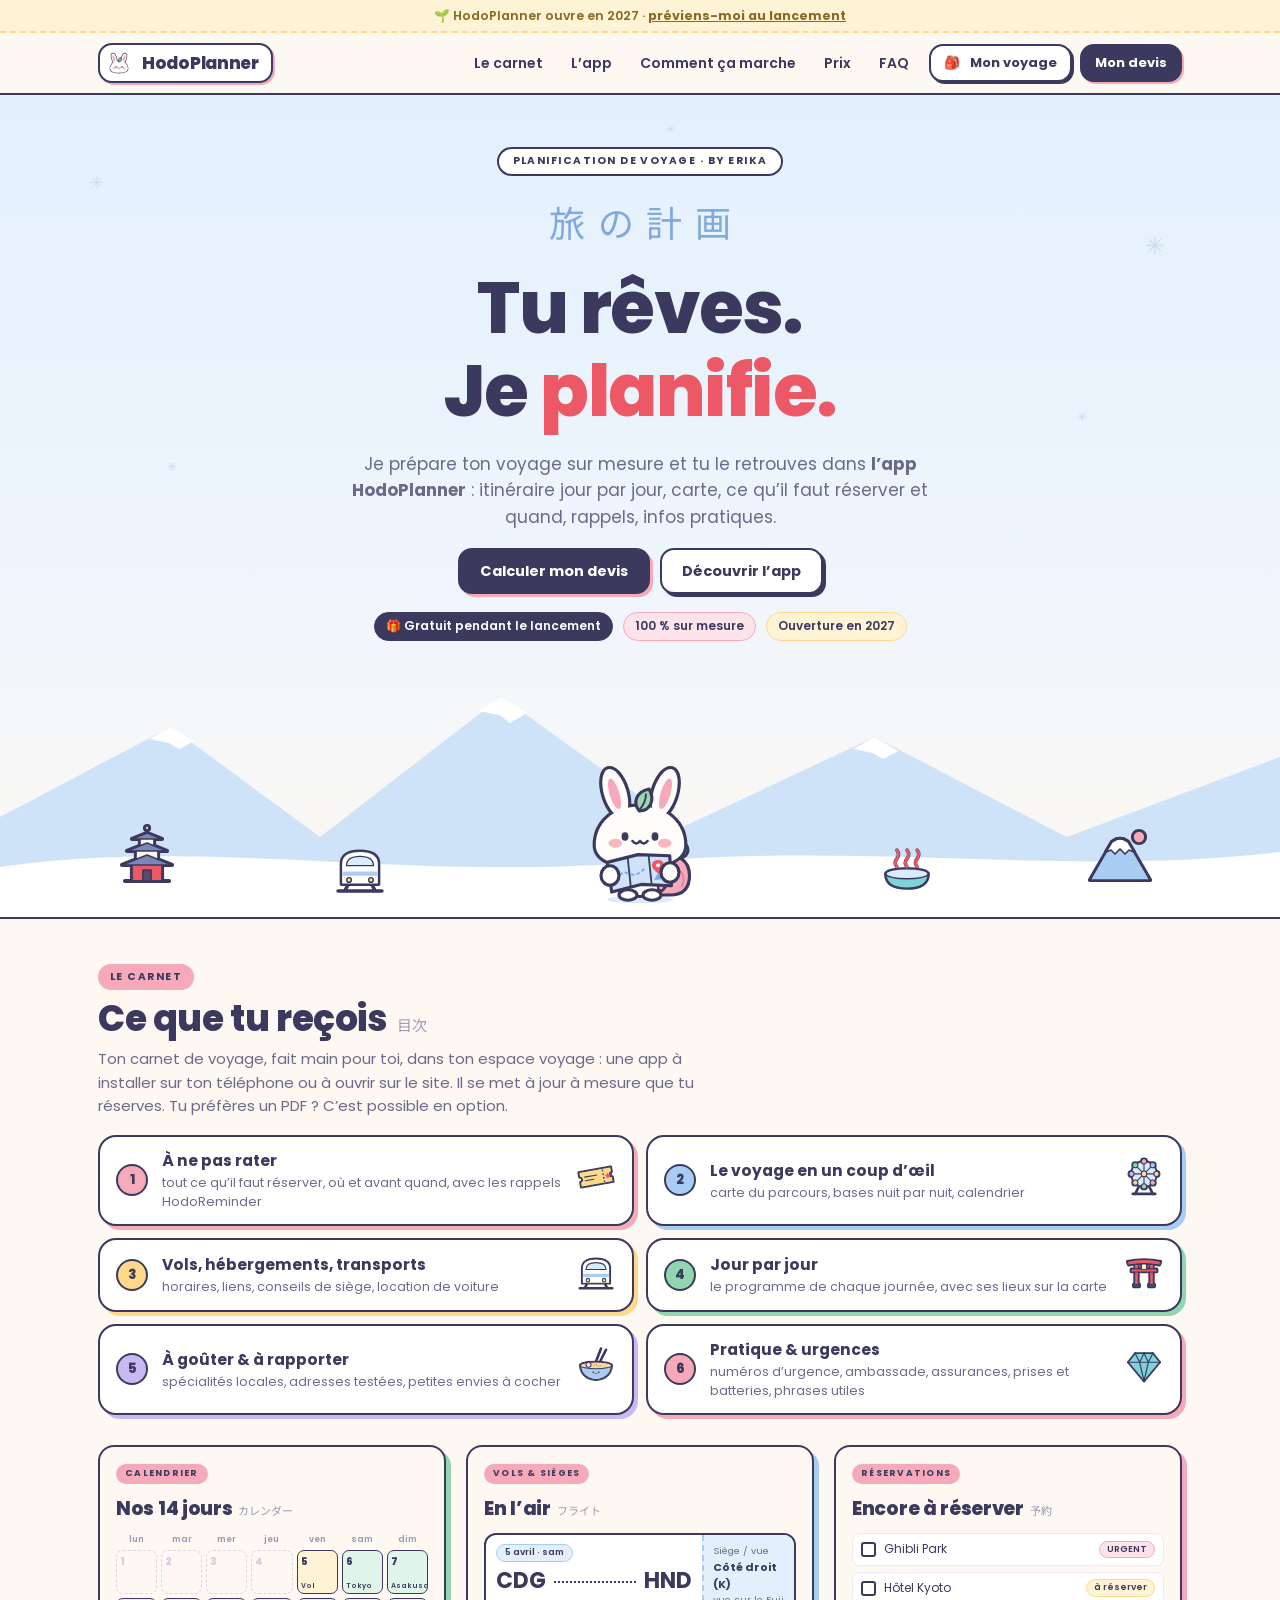
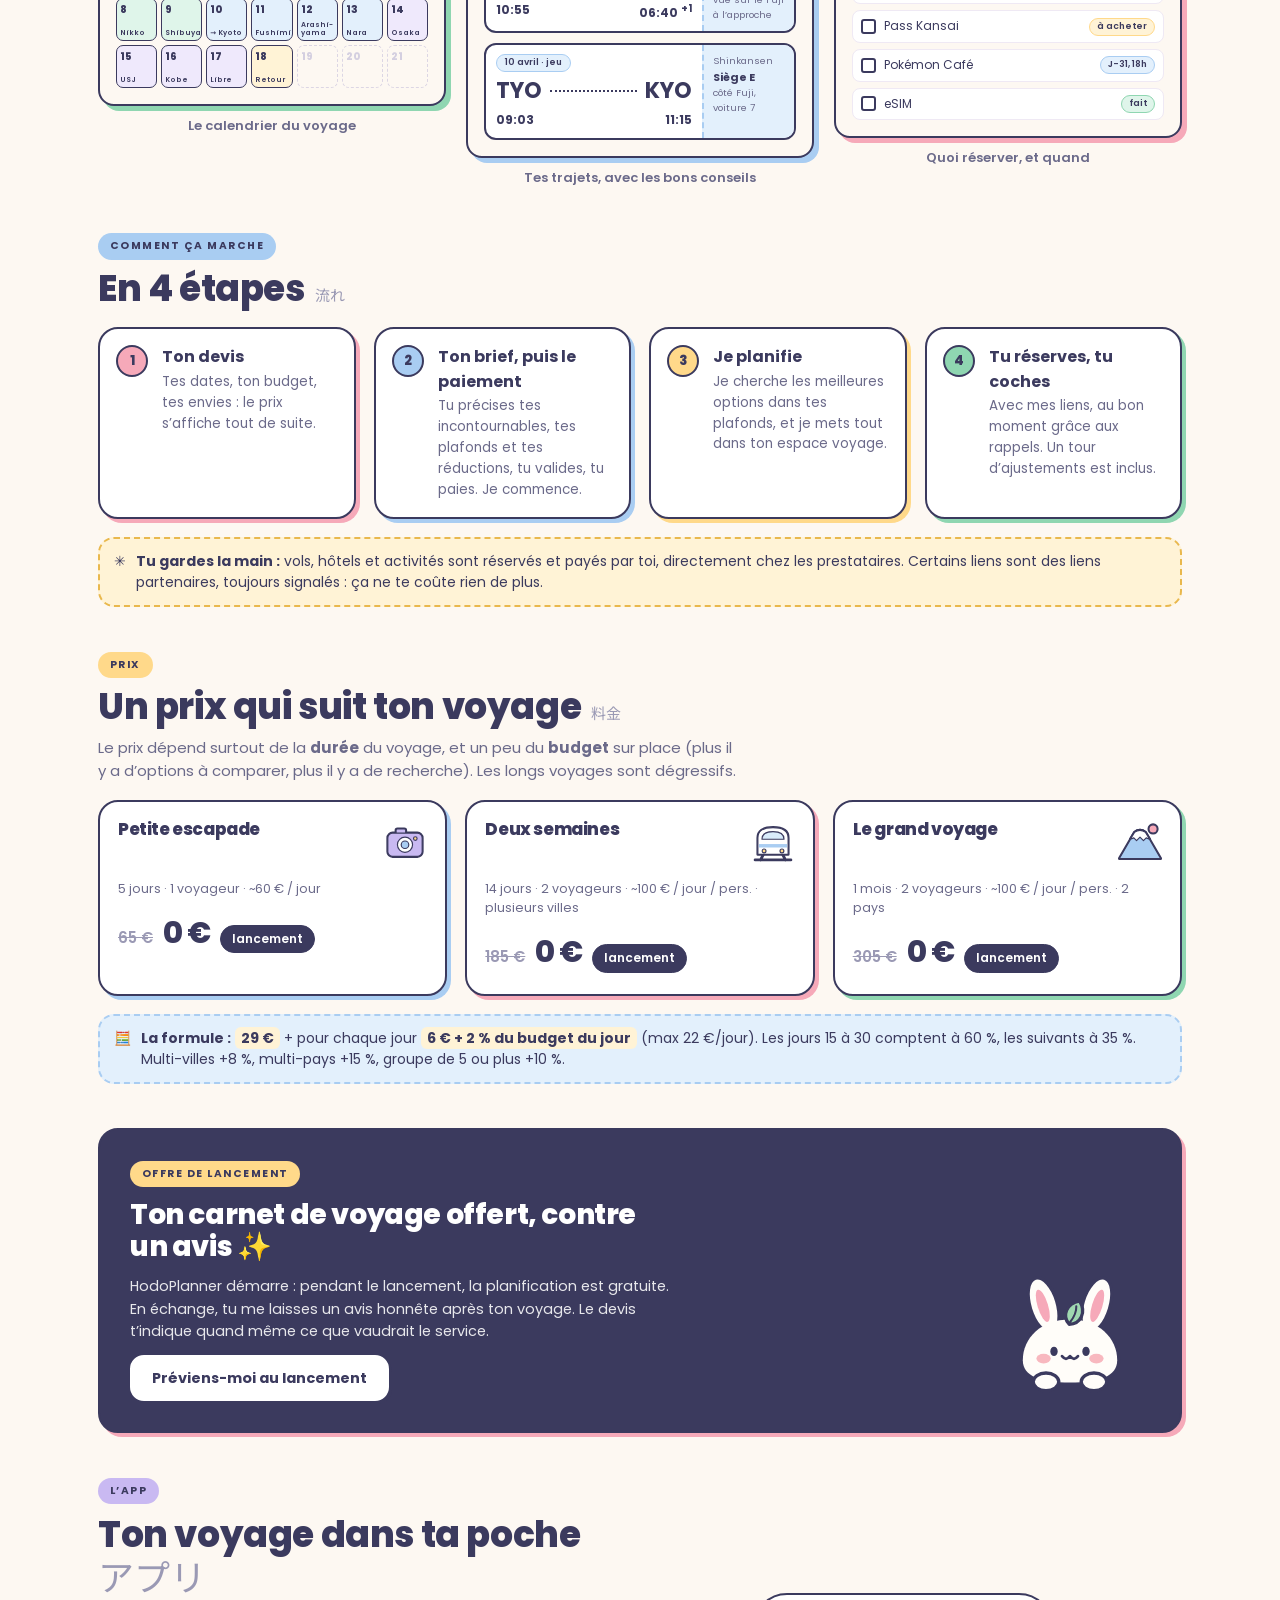
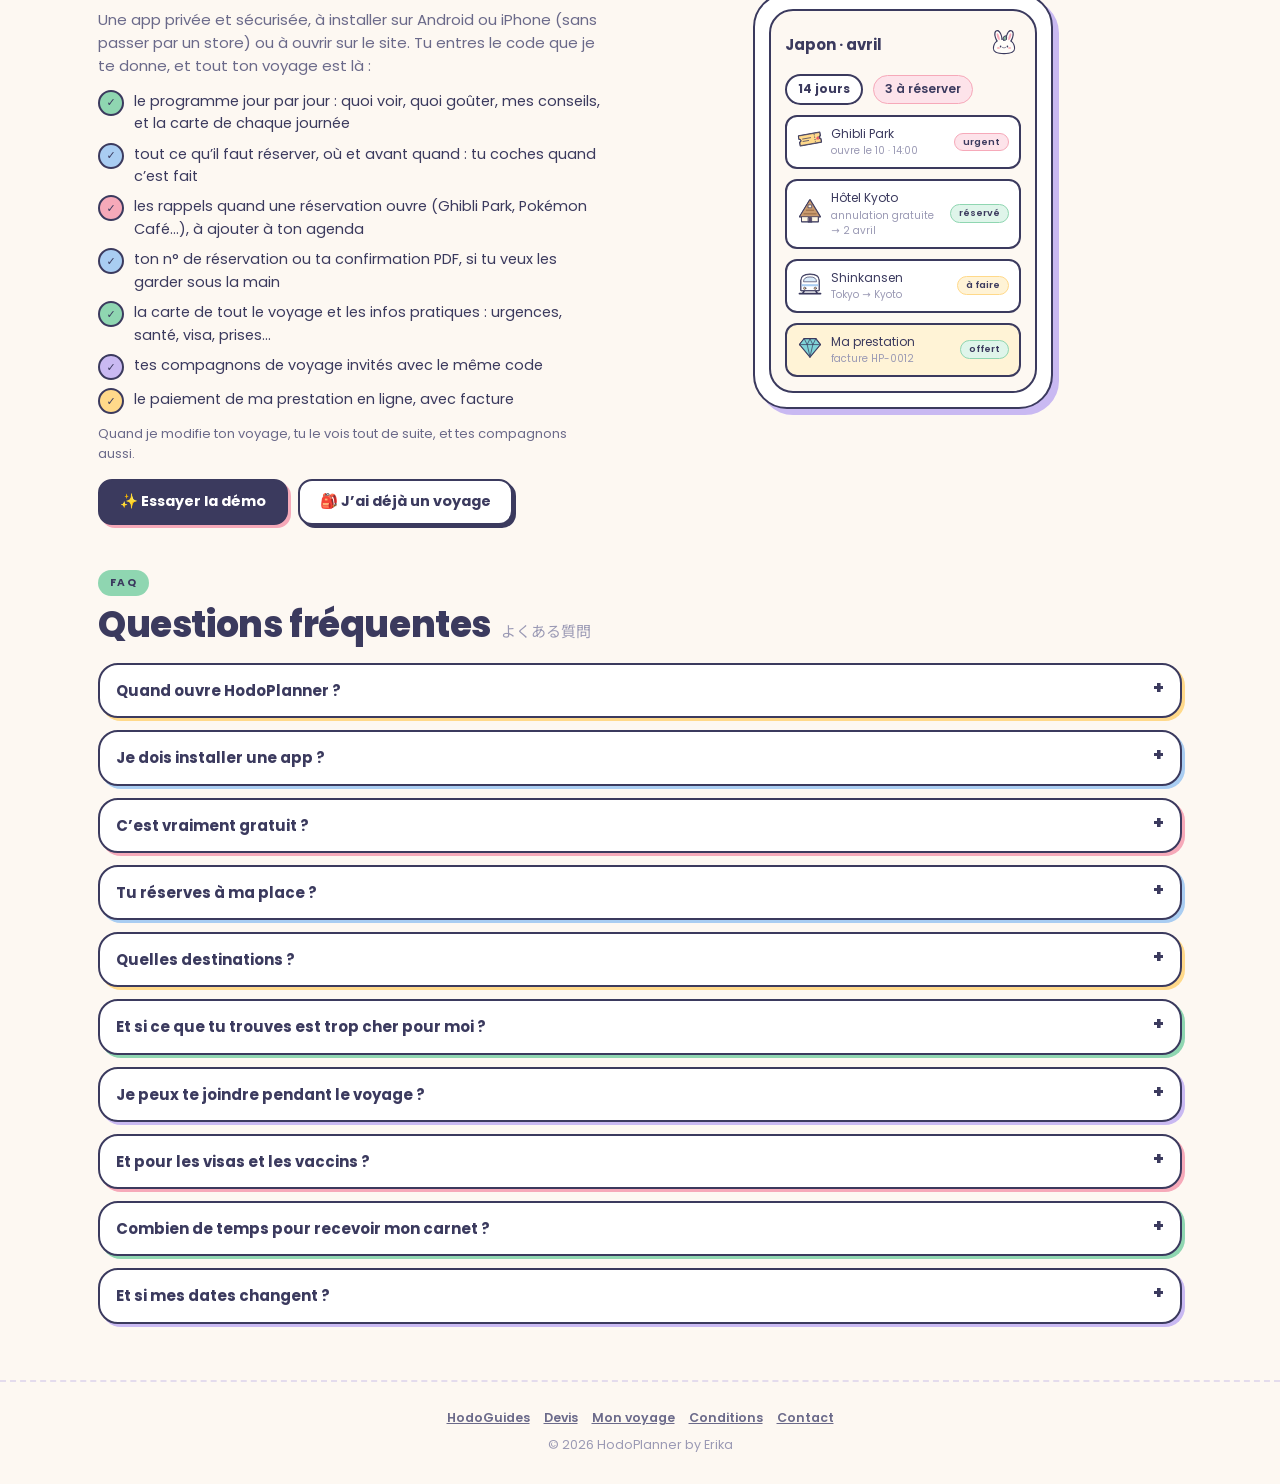
==== commit 590df4c2: "Accueil : l'app au centre - En-tête : lien « L'app » et bouton « Mon voyage » (icône seule sur   pet" ====
--- a/index.html
+++ b/index.html
@@ -114,10 +114,12 @@
       <div class="top-actions">
         <nav class="nav-links" aria-label="Navigation principale">
           <a href="#carnet">Le carnet</a>
+          <a href="#app">L’app</a>
           <a href="#etapes">Comment ça marche</a>
           <a href="#prix">Prix</a>
           <a href="#faq">FAQ</a>
         </nav>
+        <a href="app/" class="btn small" aria-label="Mon voyage" title="Mon voyage">🎒<span class="lbl-wide">Mon voyage</span></a>
         <a href="devis.html" class="btn dark small" data-keep-query>Mon devis</a>
       </div>
     </div>
@@ -135,10 +137,10 @@
         <span class="kicker">Planification de voyage · by Erika</span>
         <span class="jp-big" aria-hidden="true">旅の計画</span>
         <h1>Tu rêves.<br />Je <em>planifie.</em></h1>
-        <p class="sub">Je prépare ton voyage sur mesure et je te livre un <b>carnet de voyage illustré</b> : itinéraire jour par jour, ce qu’il faut réserver et quand, hébergements, transports et budget.</p>
+        <p class="sub">Je prépare ton voyage sur mesure et tu le retrouves dans <b>l’app HodoPlanner</b> : itinéraire jour par jour, carte, ce qu’il faut réserver et quand, rappels, infos pratiques.</p>
         <div class="row">
           <a href="devis.html" class="btn dark" data-keep-query>Calculer mon devis</a>
-          <a href="#carnet" class="btn">Voir le carnet</a>
+          <a href="#app" class="btn">Découvrir l’app</a>
         </div>
         <div class="row">
           <span class="pill dark">🎁 Gratuit pendant le lancement</span>
@@ -265,19 +267,26 @@
       </section>
 
       <!-- ===== L'app : espace voyage ===== -->
-      <section class="sec">
+      <section class="sec" id="app">
         <div class="app">
           <div>
             <span class="label" style="--lb:var(--lav)">L’app</span>
-            <h2 style="font-size:clamp(26px,4.4vw,36px);margin-top:10px">Ton espace voyage <span class="jp">マイページ</span></h2>
-            <p class="muted" style="margin-top:8px">Un espace privé et sécurisé, sur ton téléphone ou sur le site. Tu entres le code que je te donne, et tout ton voyage est là :</p>
+            <h2 style="font-size:clamp(26px,4.4vw,36px);margin-top:10px">Ton voyage dans ta poche <span class="jp">アプリ</span></h2>
+            <p class="muted" style="margin-top:8px">Une app privée et sécurisée, à installer sur Android ou iPhone (sans passer par un store) ou à ouvrir sur le site. Tu entres le code que je te donne, et tout ton voyage est là :</p>
             <ul>
-              <li><span class="num" style="--nb:var(--mint);width:26px;height:26px;flex-basis:26px;font-size:11px">✓</span>ton carnet de voyage, toujours à jour</li>
+              <li><span class="num" style="--nb:var(--mint);width:26px;height:26px;flex-basis:26px;font-size:11px">✓</span>le programme jour par jour : quoi voir, quoi goûter, mes conseils, et la carte de chaque journée</li>
               <li><span class="num" style="--nb:var(--blue);width:26px;height:26px;flex-basis:26px;font-size:11px">✓</span>tout ce qu’il faut réserver, où et avant quand : tu coches quand c’est fait</li>
-              <li><span class="num" style="--nb:var(--pink);width:26px;height:26px;flex-basis:26px;font-size:11px">✓</span>ton n° de réservation ou ta confirmation PDF, si tu veux les garder sous la main</li>
+              <li><span class="num" style="--nb:var(--pink);width:26px;height:26px;flex-basis:26px;font-size:11px">✓</span>les rappels quand une réservation ouvre (Ghibli Park, Pokémon Café…), à ajouter à ton agenda</li>
+              <li><span class="num" style="--nb:var(--blue);width:26px;height:26px;flex-basis:26px;font-size:11px">✓</span>ton n° de réservation ou ta confirmation PDF, si tu veux les garder sous la main</li>
+              <li><span class="num" style="--nb:var(--mint);width:26px;height:26px;flex-basis:26px;font-size:11px">✓</span>la carte de tout le voyage et les infos pratiques : urgences, santé, visa, prises…</li>
               <li><span class="num" style="--nb:var(--lav);width:26px;height:26px;flex-basis:26px;font-size:11px">✓</span>tes compagnons de voyage invités avec le même code</li>
               <li><span class="num" style="--nb:var(--yellow);width:26px;height:26px;flex-basis:26px;font-size:11px">✓</span>le paiement de ma prestation en ligne, avec facture</li>
             </ul>
+            <p class="small" style="margin-top:10px">Quand je modifie ton voyage, tu le vois tout de suite, et tes compagnons aussi.</p>
+            <div class="row" style="margin-top:14px">
+              <a class="btn dark" href="maquette/">✨ Essayer la démo</a>
+              <a class="btn" href="app/">🎒 J’ai déjà un voyage</a>
+            </div>
           </div>
           <div class="phone" aria-hidden="true">
             <div class="phone-in">
@@ -304,7 +313,7 @@
         </details>
         <details class="card" style="--sh:var(--blue)">
           <summary>Je dois installer une app ?</summary>
-          <p>Non, c’est au choix : tu peux l’installer sur ton téléphone ou simplement te connecter sur le site. Et si tu préfères, je peux aussi te faire ton carnet en PDF, en option.</p>
+          <p>Non, c’est au choix : tu peux l’installer sur ton téléphone ou simplement te connecter sur le site. Pour l’installer : ouvre <a href="app/">l’app</a> dans Chrome (menu ⋮ → « Ajouter à l’écran d’accueil ») ou dans Safari sur iPhone (Partager → « Sur l’écran d’accueil »). Pas besoin de store, et elle se met à jour toute seule. Tu préfères un PDF, un carnet papier imprimé avant de partir, ou autre chose ? Dis-le-moi, on s’arrange.</p>
         </details>
         <details class="card" style="--sh:var(--pink)">
           <summary>C’est vraiment gratuit ?</summary>
@@ -316,7 +325,8 @@
         </details>
         <details class="card" style="--sh:var(--yellow)">
           <summary>Quelles destinations ?</summary>
-          <p>Surtout l’Asie (Japon en tête, Corée, Chine…) et l’Europe, là où j’ai voyagé. Mes adresses testées sont sur <a href="https://guides.erikaramel.com/">HodoGuides</a>. Pour une autre destination, demande quand même !</p>
+          <p>Surtout l’Asie (Japon en tête, Corée, Chine…) et l’Europe, là où j’ai voyagé. Mes adresses testées sont sur <a href="https://guides.erikaramel.com/">HodoGuides</a>
+      <a href="rappels/">HodoReminder</a>. Pour une autre destination, demande quand même !</p>
         </details>
         <details class="card" style="--sh:var(--mint)">
           <summary>Et si ce que tu trouves est trop cher pour moi ?</summary>
@@ -346,6 +356,7 @@
     <nav>
       <a href="https://guides.erikaramel.com/">HodoGuides</a>
       <a href="devis.html" data-keep-query>Devis</a>
+      <a href="app/">Mon voyage</a>
       <a href="conditions.html">Conditions</a>
       <a href="mailto:hello@erikaramel.com">Contact</a>
     </nav>
--- a/assets/planner.css
+++ b/assets/planner.css
@@ -75,6 +75,9 @@
 .btn.dark:hover{box-shadow:4px 4px 0 var(--pink)}
 .btn.pink{background:var(--pink)}
 .btn.yellow{background:var(--yellow)}
+.top-actions .btn{white-space:nowrap}
+.lbl-wide{margin-left:2px}
+@media (max-width:479px){ .lbl-wide{display:none} }
 .btn.small{min-height:38px; padding:0 13px; font-size:13px; border-width:2px; box-shadow:2px 2px 0 var(--ink)}
 .btn.dark.small{box-shadow:2px 2px 0 var(--pink)}
 .btn[disabled]{opacity:.45; cursor:not-allowed; transform:none; box-shadow:2px 2px 0 var(--ink-3)}
@@ -101,7 +104,7 @@
 @media (min-width:1000px){ .grid-4{grid-template-columns:repeat(4,minmax(0,1fr))} }
 
 /* ---------- Formulaires ---------- */
-form{display:grid; gap:16px}
+form{display:grid; grid-template-columns:minmax(0,1fr); gap:16px}
 .field{display:grid; gap:6px; align-content:start}
 label, .lbl{font-weight:700; font-size:13.5px; color:var(--ink)}
 .help{font-size:12px; color:var(--ink-2)}
@@ -109,6 +112,9 @@
   width:100%; border:2px solid var(--ink); background:#fff; color:var(--ink);
   border-radius:14px; padding:11px 13px; font:inherit; font-size:16px; outline:none; min-height:46px;
 }
+.field{min-width:0}
+input, select, textarea{max-width:100%; min-width:0}
+input[type="date"]{-webkit-appearance:none; appearance:none; display:block}
 input:focus, select:focus, textarea:focus{box-shadow:3px 3px 0 var(--blue)}
 input::placeholder, textarea::placeholder{color:var(--ink-3)}
 textarea{min-height:110px; resize:vertical}
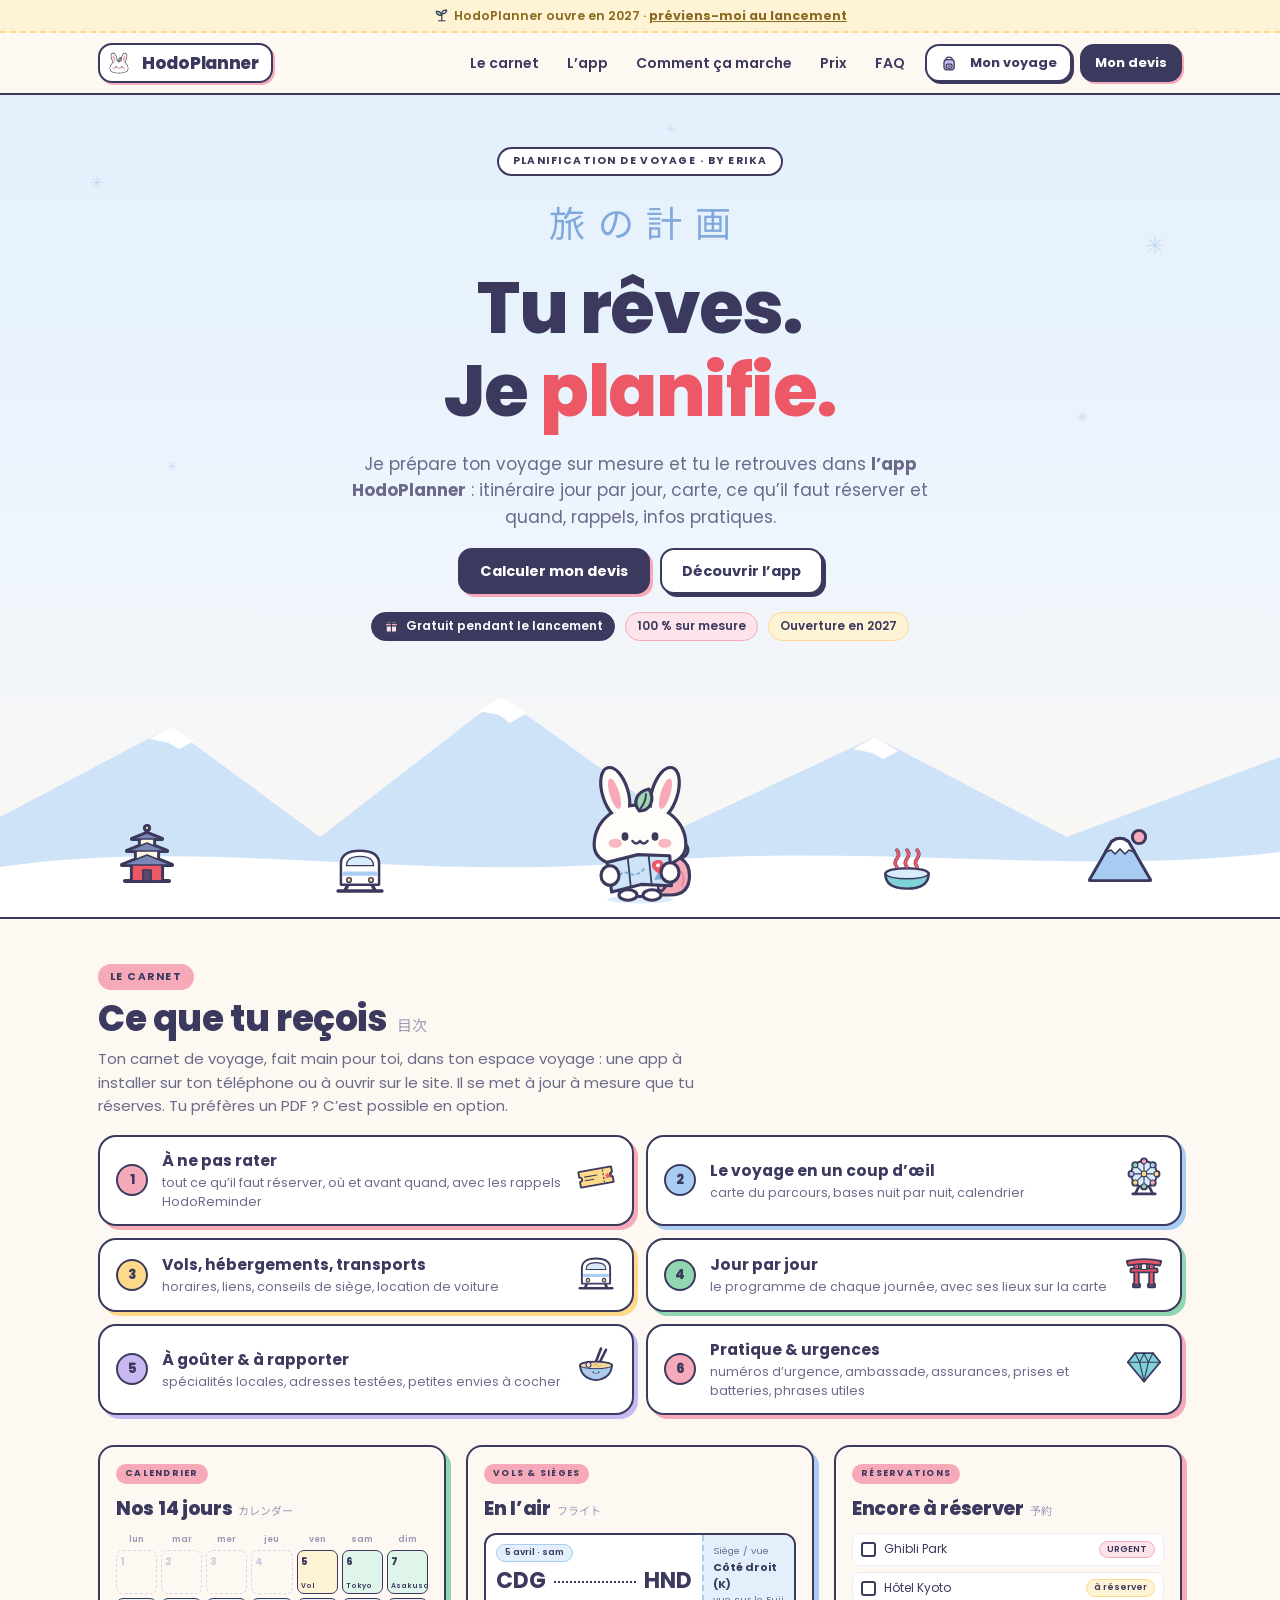
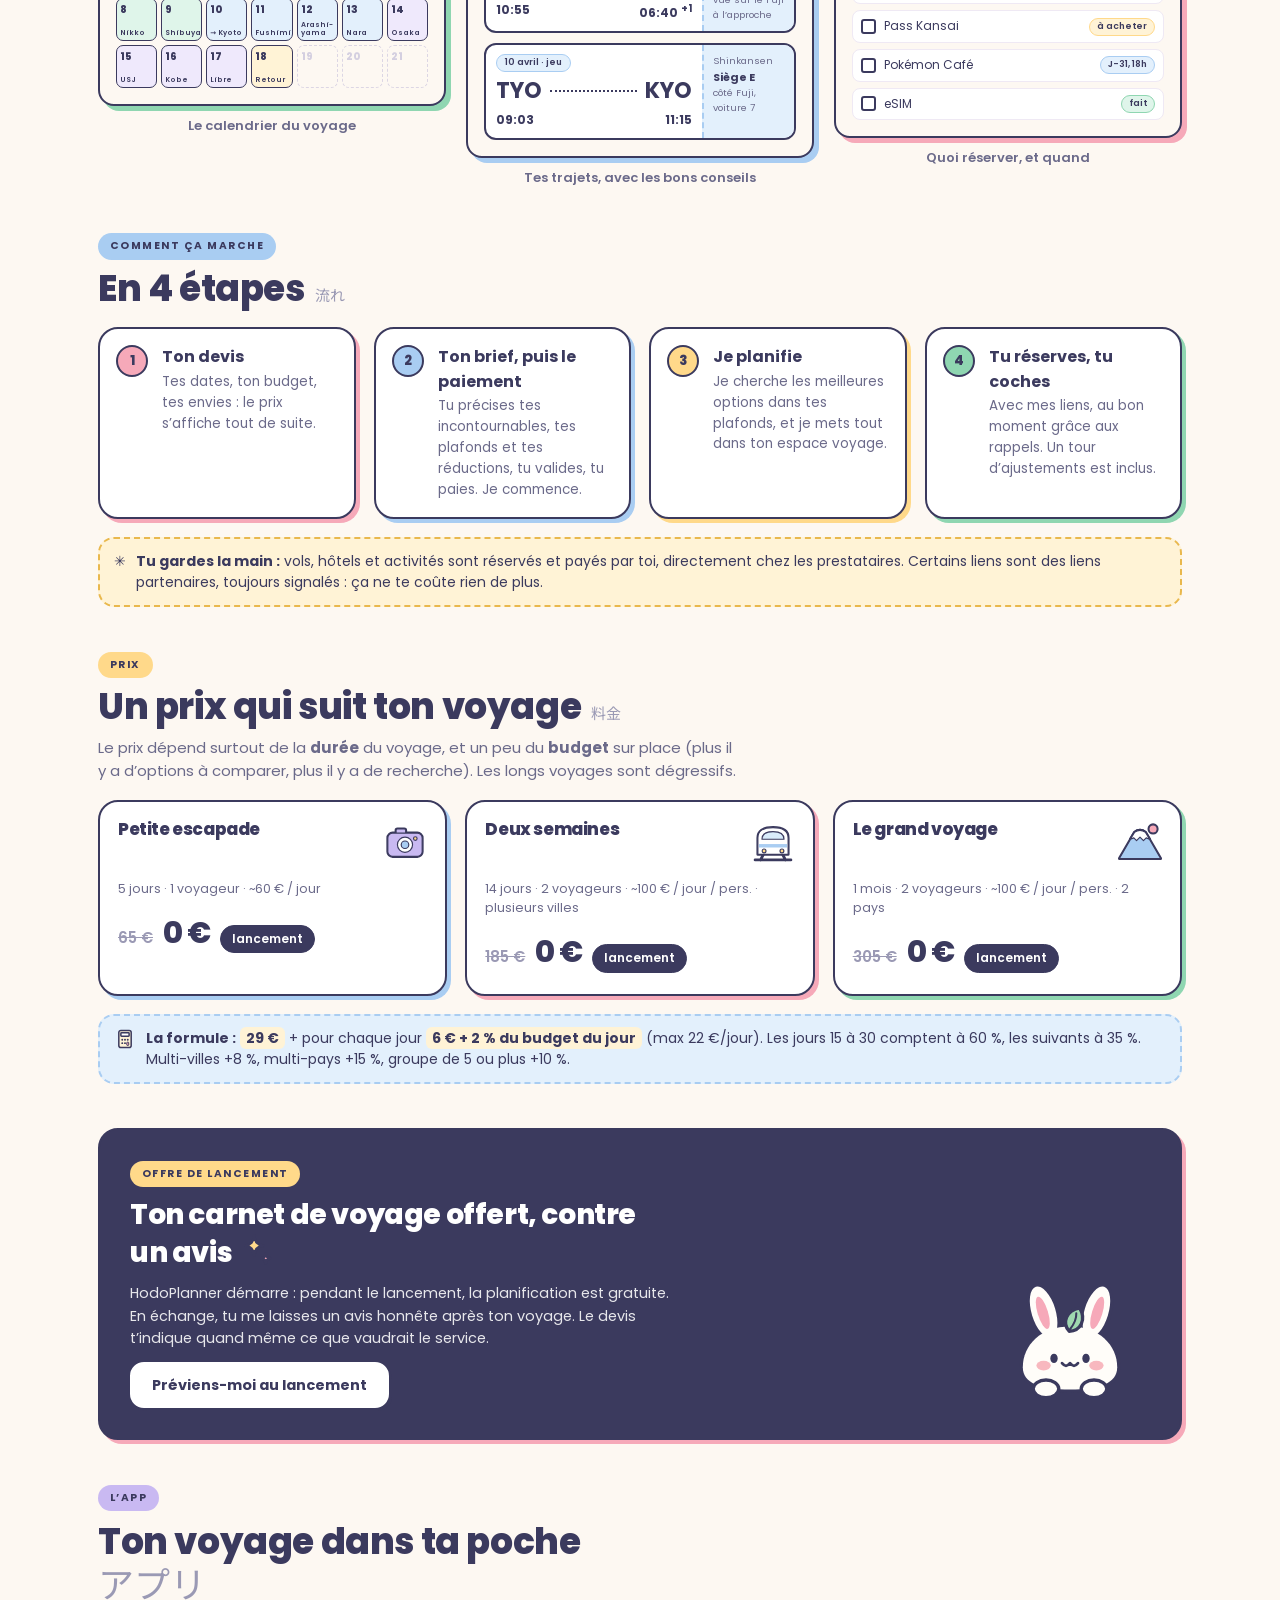
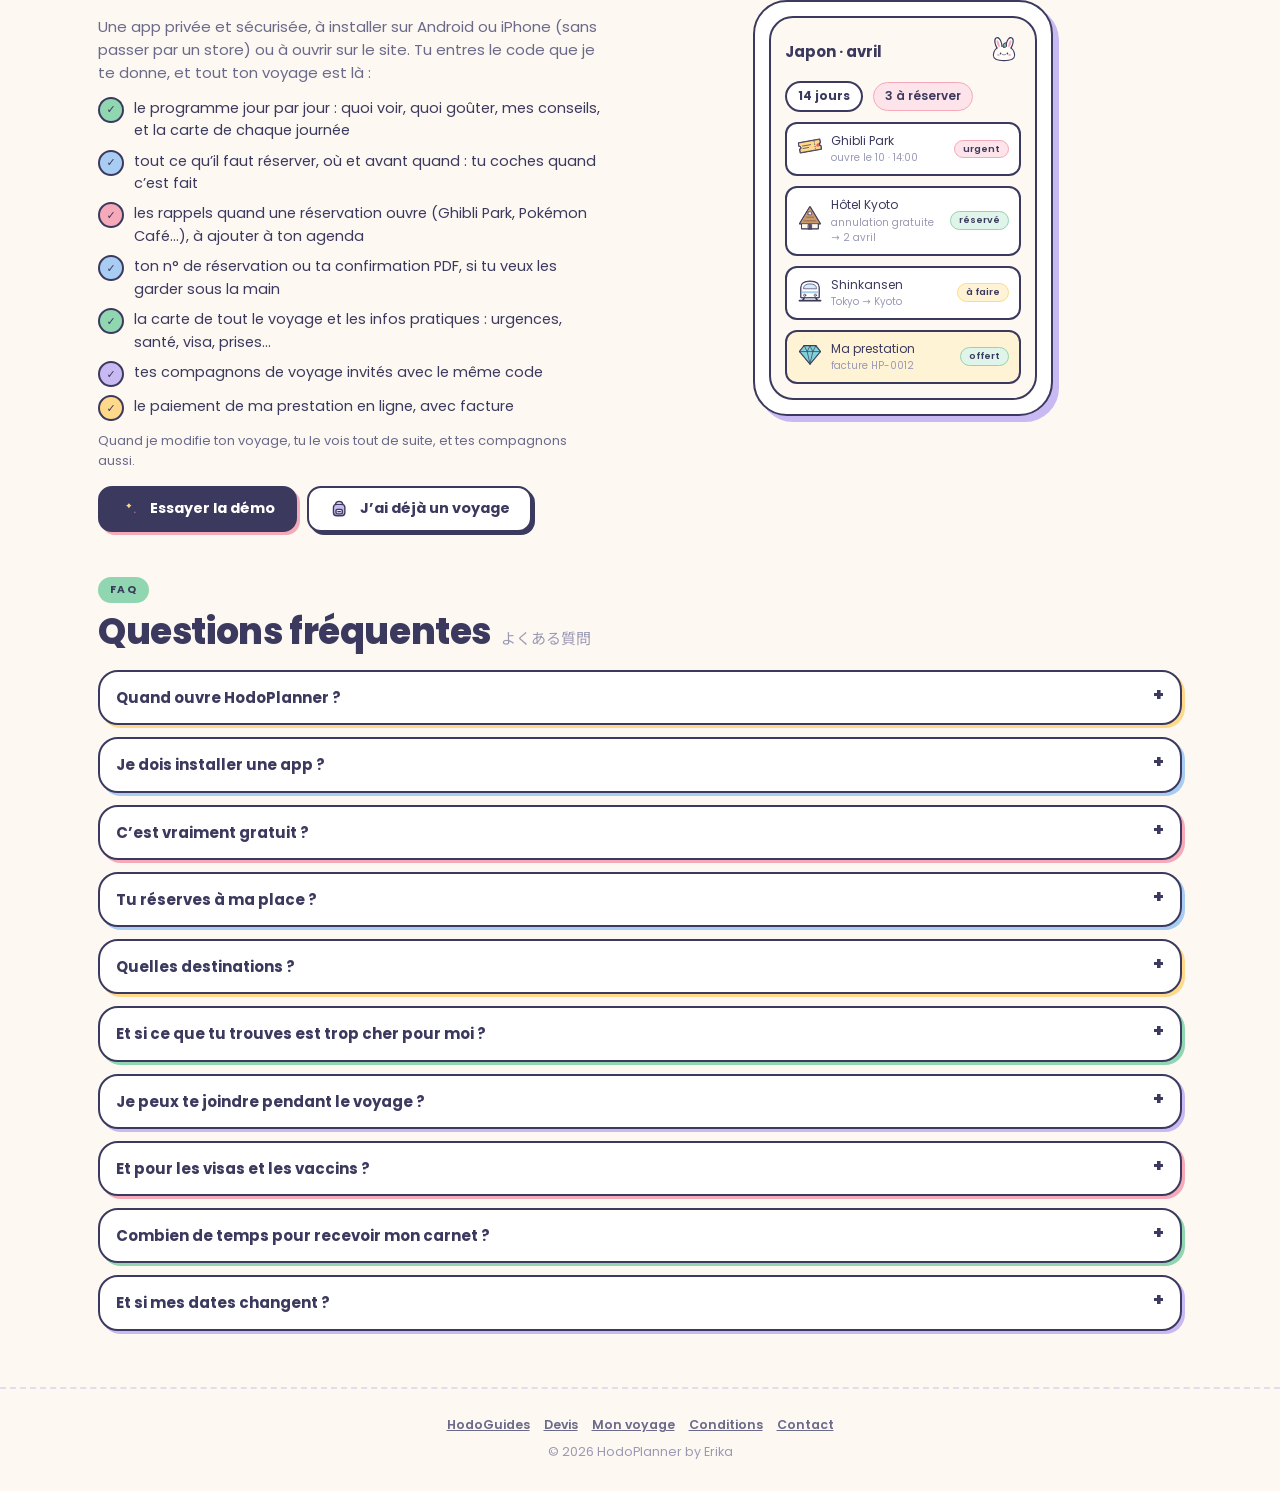
==== commit 689347c4: "Icônes dessinées à la place des emojis - assets/pictos.js : 39 pictogrammes dans le style du lapin (" ====
--- a/index.html
+++ b/index.html
@@ -119,7 +119,7 @@
           <a href="#prix">Prix</a>
           <a href="#faq">FAQ</a>
         </nav>
-        <a href="app/" class="btn small" aria-label="Mon voyage" title="Mon voyage">🎒<span class="lbl-wide">Mon voyage</span></a>
+        <a href="app/" class="btn small" aria-label="Mon voyage" title="Mon voyage"><i class="pic" data-picto="backpack"></i><span class="lbl-wide">Mon voyage</span></a>
         <a href="devis.html" class="btn dark small" data-keep-query>Mon devis</a>
       </div>
     </div>
@@ -143,7 +143,7 @@
           <a href="#app" class="btn">Découvrir l’app</a>
         </div>
         <div class="row">
-          <span class="pill dark">🎁 Gratuit pendant le lancement</span>
+          <span class="pill dark"><i class="pic" data-picto="gift"></i> Gratuit pendant le lancement</span>
           <span class="pill p-pink">100 % sur mesure</span>
           <span class="pill p-yellow">Ouverture en 2027</span>
         </div>
@@ -249,7 +249,7 @@
           <p>Le prix dépend surtout de la <b>durée</b> du voyage, et un peu du <b>budget</b> sur place (plus il y a d’options à comparer, plus il y a de recherche). Les longs voyages sont dégressifs.</p>
         </div>
         <div class="grid-3" id="examples"></div>
-        <div class="note formula"><span class="ico">🧮</span><span>
+        <div class="note formula"><span class="ico"><i class="pic" data-picto="calc"></i></span><span>
           <b>La formule :</b> <code>29 €</code> + pour chaque jour <code>6 € + 2 % du budget du jour</code> (max 22 €/jour).
           Les jours 15 à 30 comptent à 60 %, les suivants à 35 %. Multi-villes +8 %, multi-pays +15 %, groupe de 5 ou plus +10 %.
         </span></div>
@@ -260,7 +260,7 @@
         <div class="card launch" style="--sh:var(--pink)">
           <img class="mascot" src="images/brand/lapin-pattes.svg" alt="" width="160" height="160" />
           <div><span class="label" style="--lb:var(--yellow)">Offre de lancement</span></div>
-          <h3>Ton carnet de voyage offert, contre un avis ✨</h3>
+          <h3>Ton carnet de voyage offert, contre un avis <i class="pic" data-picto="sparkle"></i></h3>
           <p>HodoPlanner démarre : pendant le lancement, la planification est gratuite. En échange, tu me laisses un avis honnête après ton voyage. Le devis t’indique quand même ce que vaudrait le service.</p>
           <a class="btn" href="devis.html#contact" data-keep-query>Préviens-moi au lancement</a>
         </div>
@@ -284,8 +284,8 @@
             </ul>
             <p class="small" style="margin-top:10px">Quand je modifie ton voyage, tu le vois tout de suite, et tes compagnons aussi.</p>
             <div class="row" style="margin-top:14px">
-              <a class="btn dark" href="maquette/">✨ Essayer la démo</a>
-              <a class="btn" href="app/">🎒 J’ai déjà un voyage</a>
+              <a class="btn dark" href="maquette/"><i class="pic" data-picto="sparkle"></i> Essayer la démo</a>
+              <a class="btn" href="app/"><i class="pic" data-picto="backpack"></i> J’ai déjà un voyage</a>
             </div>
           </div>
           <div class="phone" aria-hidden="true">
@@ -363,6 +363,7 @@
     © <span id="y"></span> HodoPlanner by Erika
   </footer>
 
+  <script src="assets/pictos.js"></script>
   <script src="assets/icons.js"></script>
   <script src="assets/planner.js"></script>
   <script>
--- a/assets/planner.css
+++ b/assets/planner.css
@@ -137,6 +137,12 @@
 .foot a{color:var(--ink-2); font-weight:600}
 .foot nav{display:flex; gap:14px; justify-content:center; flex-wrap:wrap; margin-bottom:8px}
 
+/* pictogrammes (assets/pictos.js) */
+.pic{display:inline-flex; align-items:center; justify-content:center; line-height:0; vertical-align:-.3em; flex:0 0 auto}
+.pic.pic-auto svg{width:1.4em; height:1.4em}
+.btn .pic, .choice .pic, .pill .pic{margin-right:2px}
+.note .ico .pic svg{width:22px; height:22px}
+
 /* bandeau « bientôt » */
 .soon-banner{text-align:center; font-size:12.5px; font-weight:600; color:#8a6a1f; background:var(--yellow-soft); border-bottom:2px dashed var(--yellow); padding:6px 12px}
 .soon-banner a{color:inherit; font-weight:700}
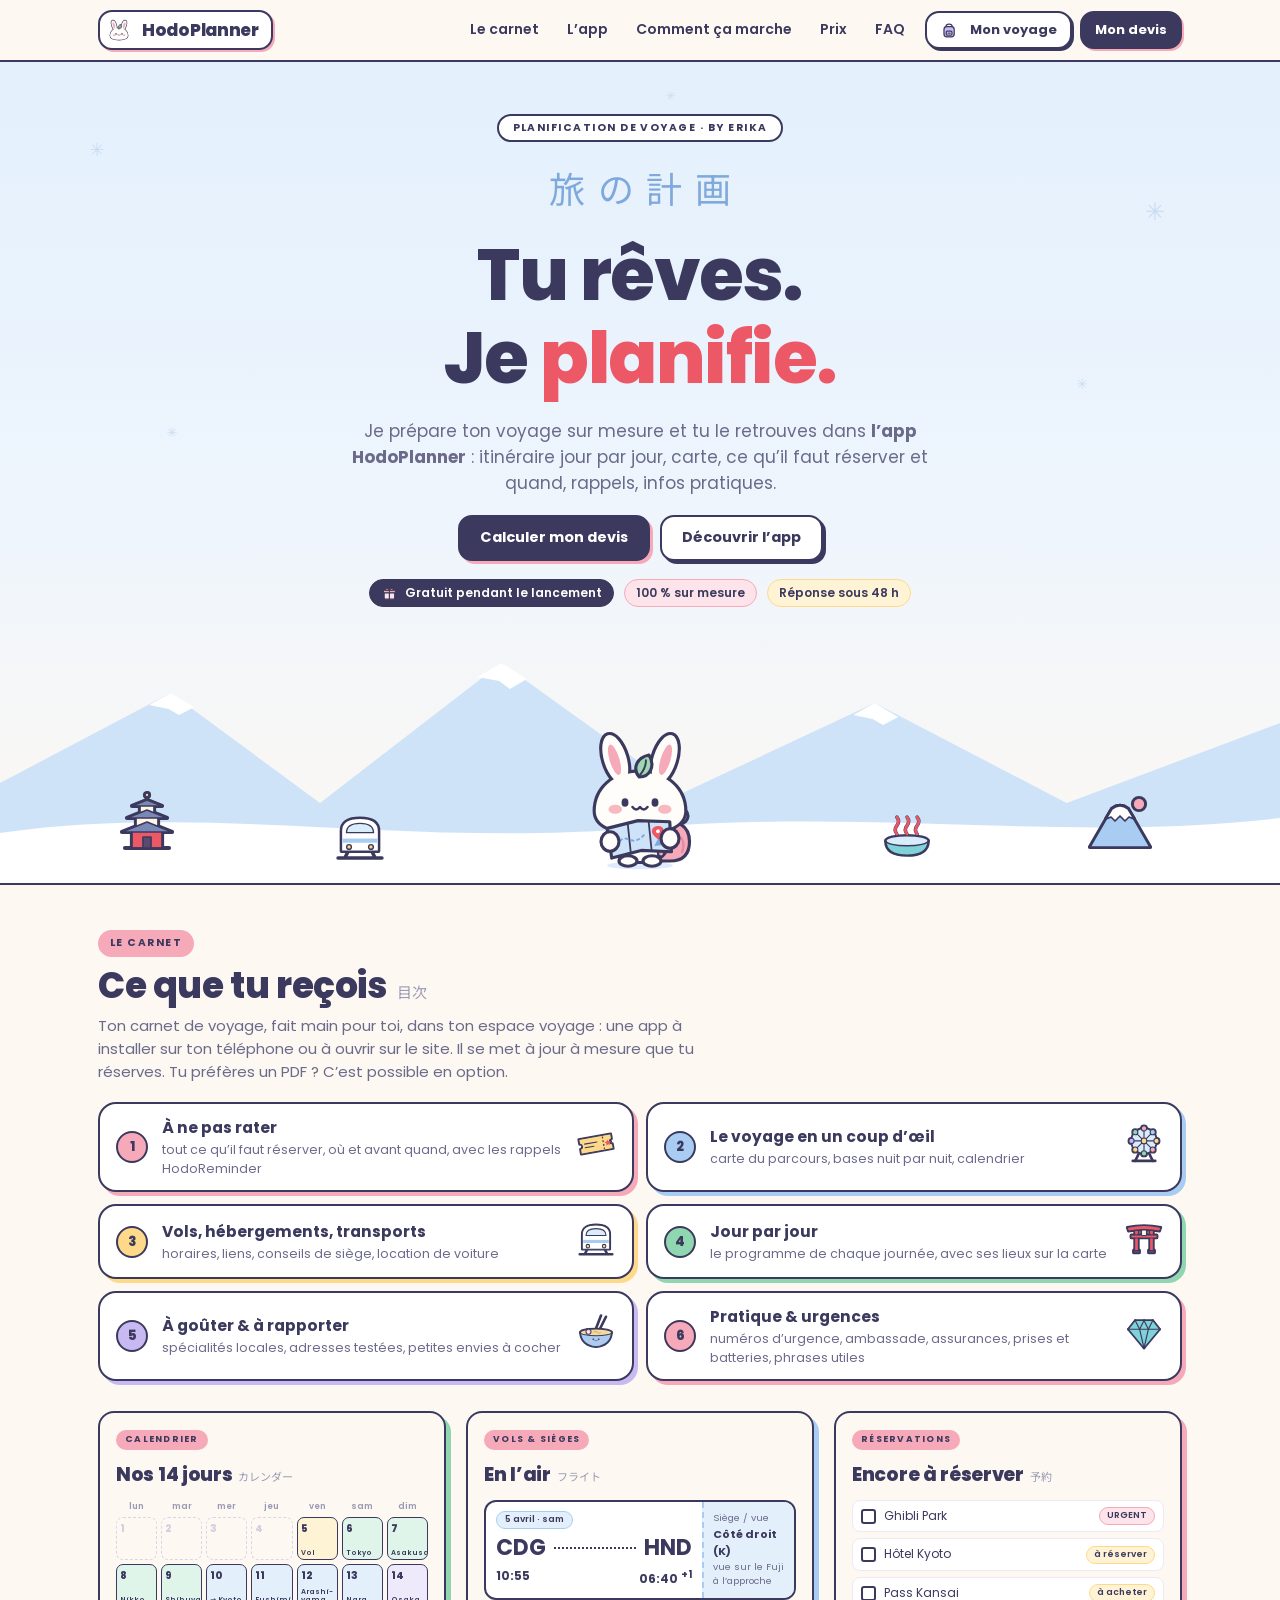
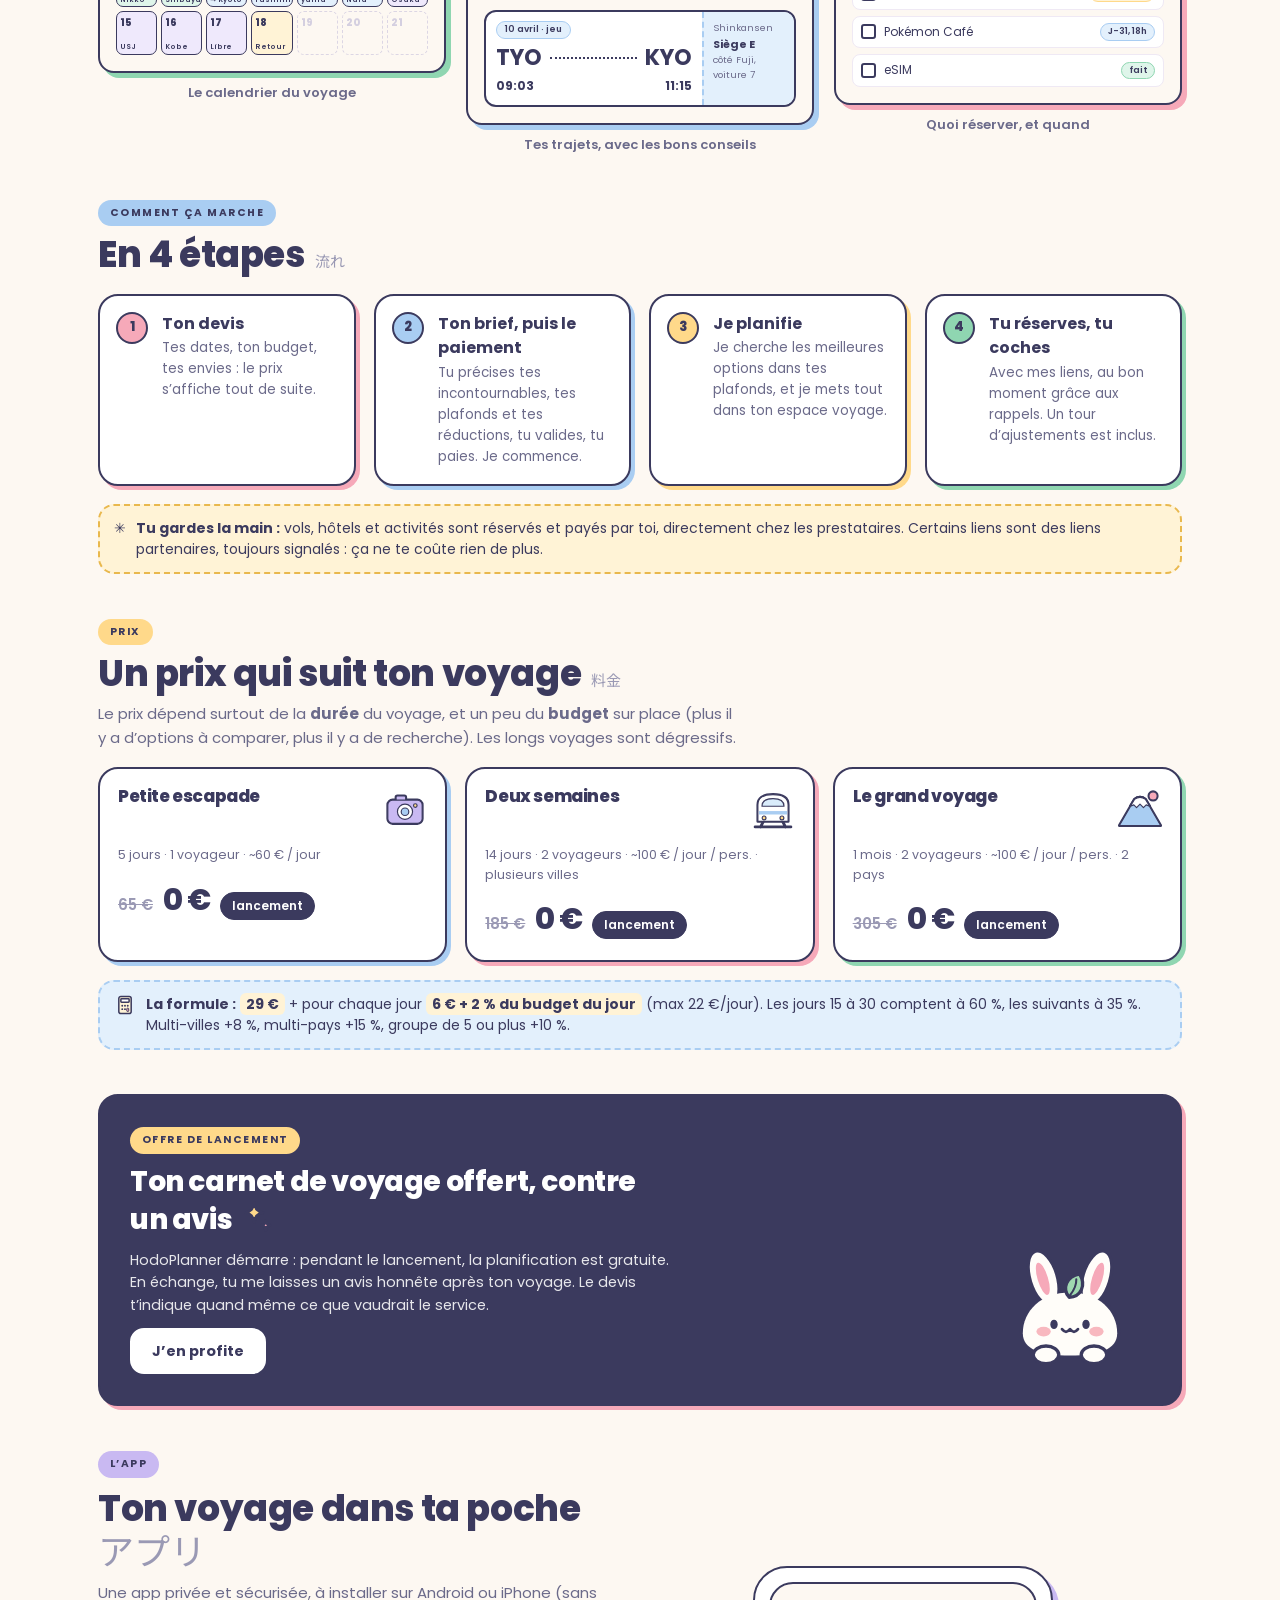
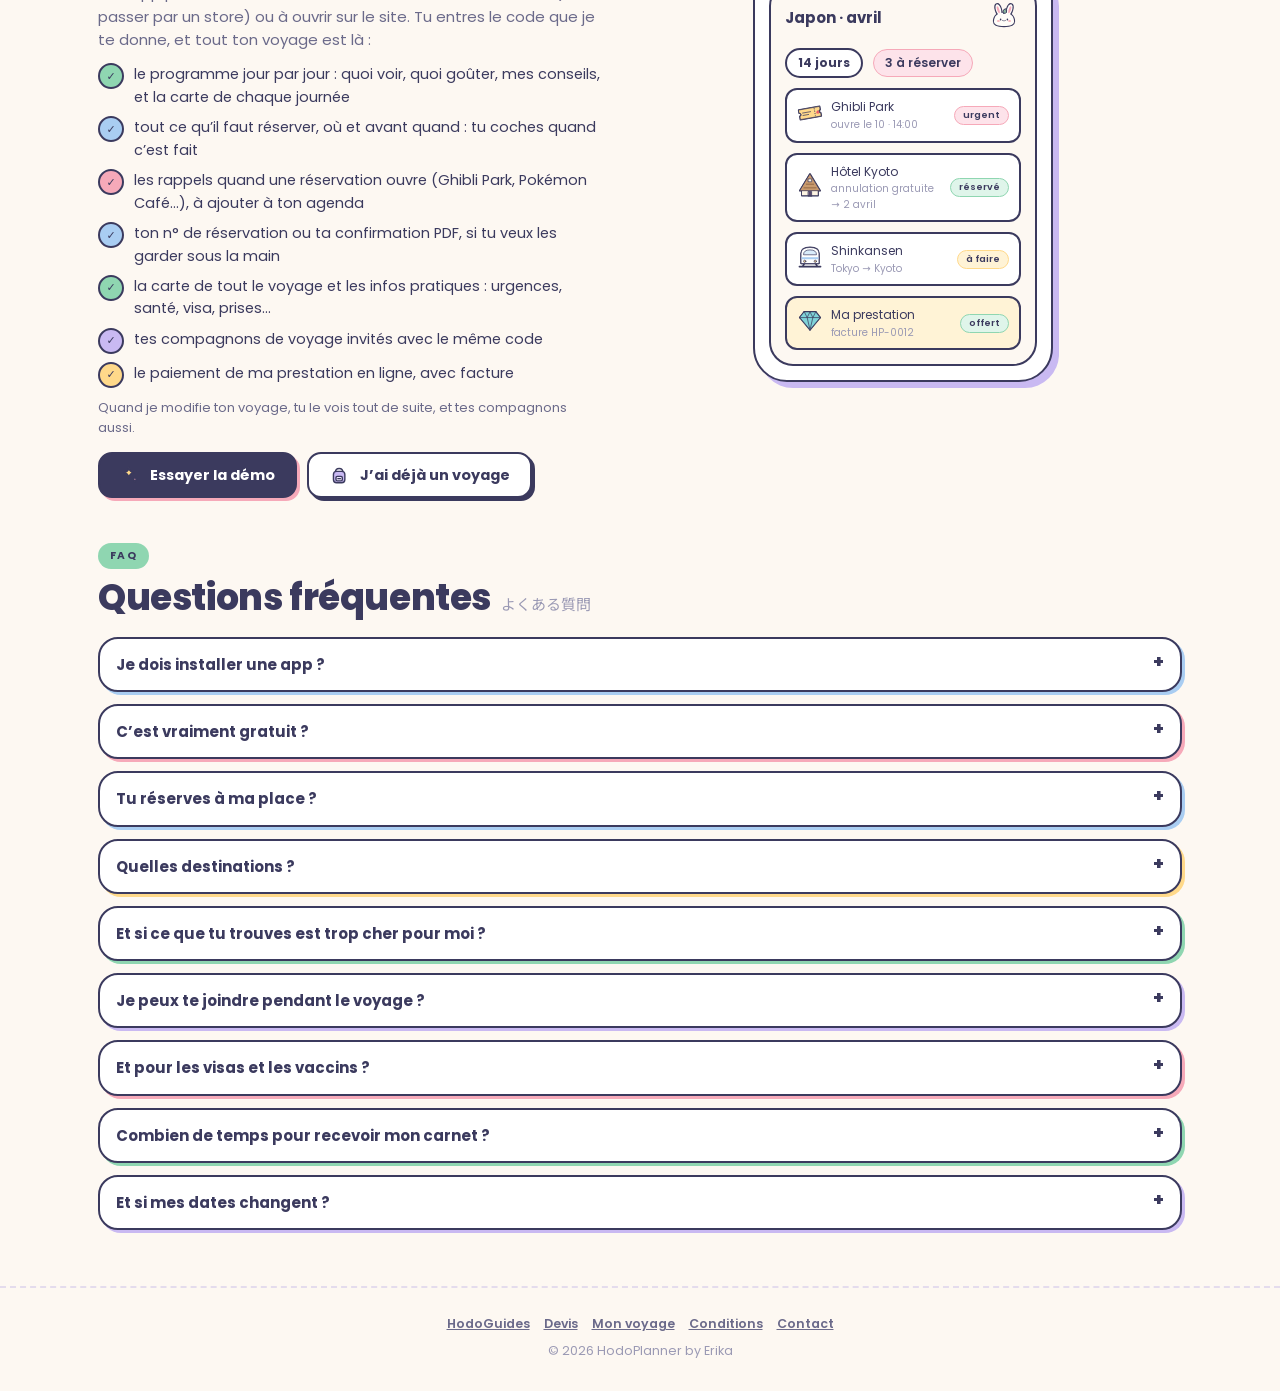
==== commit 62611c20: "Site ouvert : plus de mode « bientôt » OPEN = true : plus de bandeau « ouvre en 2027 », le devis env" ====
--- a/index.html
+++ b/index.html
@@ -145,7 +145,7 @@
         <div class="row">
           <span class="pill dark"><i class="pic" data-picto="gift"></i> Gratuit pendant le lancement</span>
           <span class="pill p-pink">100 % sur mesure</span>
-          <span class="pill p-yellow">Ouverture en 2027</span>
+          <span class="pill p-yellow">Réponse sous 48 h</span>
         </div>
       </div>
       <div class="scene" aria-hidden="true">
@@ -262,7 +262,7 @@
           <div><span class="label" style="--lb:var(--yellow)">Offre de lancement</span></div>
           <h3>Ton carnet de voyage offert, contre un avis <i class="pic" data-picto="sparkle"></i></h3>
           <p>HodoPlanner démarre : pendant le lancement, la planification est gratuite. En échange, tu me laisses un avis honnête après ton voyage. Le devis t’indique quand même ce que vaudrait le service.</p>
-          <a class="btn" href="devis.html#contact" data-keep-query>Préviens-moi au lancement</a>
+          <a class="btn" href="devis.html" data-keep-query>J’en profite</a>
         </div>
       </section>
 
@@ -307,10 +307,6 @@
           <div><span class="label" style="--lb:var(--mint)">FAQ</span></div>
           <h2>Questions fréquentes <span class="jp">よくある質問</span></h2>
         </div>
-        <details class="card" style="--sh:var(--yellow)">
-          <summary>Quand ouvre HodoPlanner ?</summary>
-          <p>En 2027. Tu peux déjà calculer ton devis et laisser ton email : je te préviens dès l’ouverture.</p>
-        </details>
         <details class="card" style="--sh:var(--blue)">
           <summary>Je dois installer une app ?</summary>
           <p>Non, c’est au choix : tu peux l’installer sur ton téléphone ou simplement te connecter sur le site. Pour l’installer : ouvre <a href="app/">l’app</a> dans Chrome (menu ⋮ → « Ajouter à l’écran d’accueil ») ou dans Safari sur iPhone (Partager → « Sur l’écran d’accueil »). Pas besoin de store, et elle se met à jour toute seule. Tu préfères un PDF, un carnet papier imprimé avant de partir, ou autre chose ? Dis-le-moi, on s’arrange.</p>
@@ -358,7 +354,7 @@
       <a href="devis.html" data-keep-query>Devis</a>
       <a href="app/">Mon voyage</a>
       <a href="conditions.html">Conditions</a>
-      <a href="mailto:hello@erikaramel.com">Contact</a>
+      <a href="mailto:contact@hodoplanner.com">Contact</a>
     </nav>
     © <span id="y"></span> HodoPlanner by Erika
   </footer>
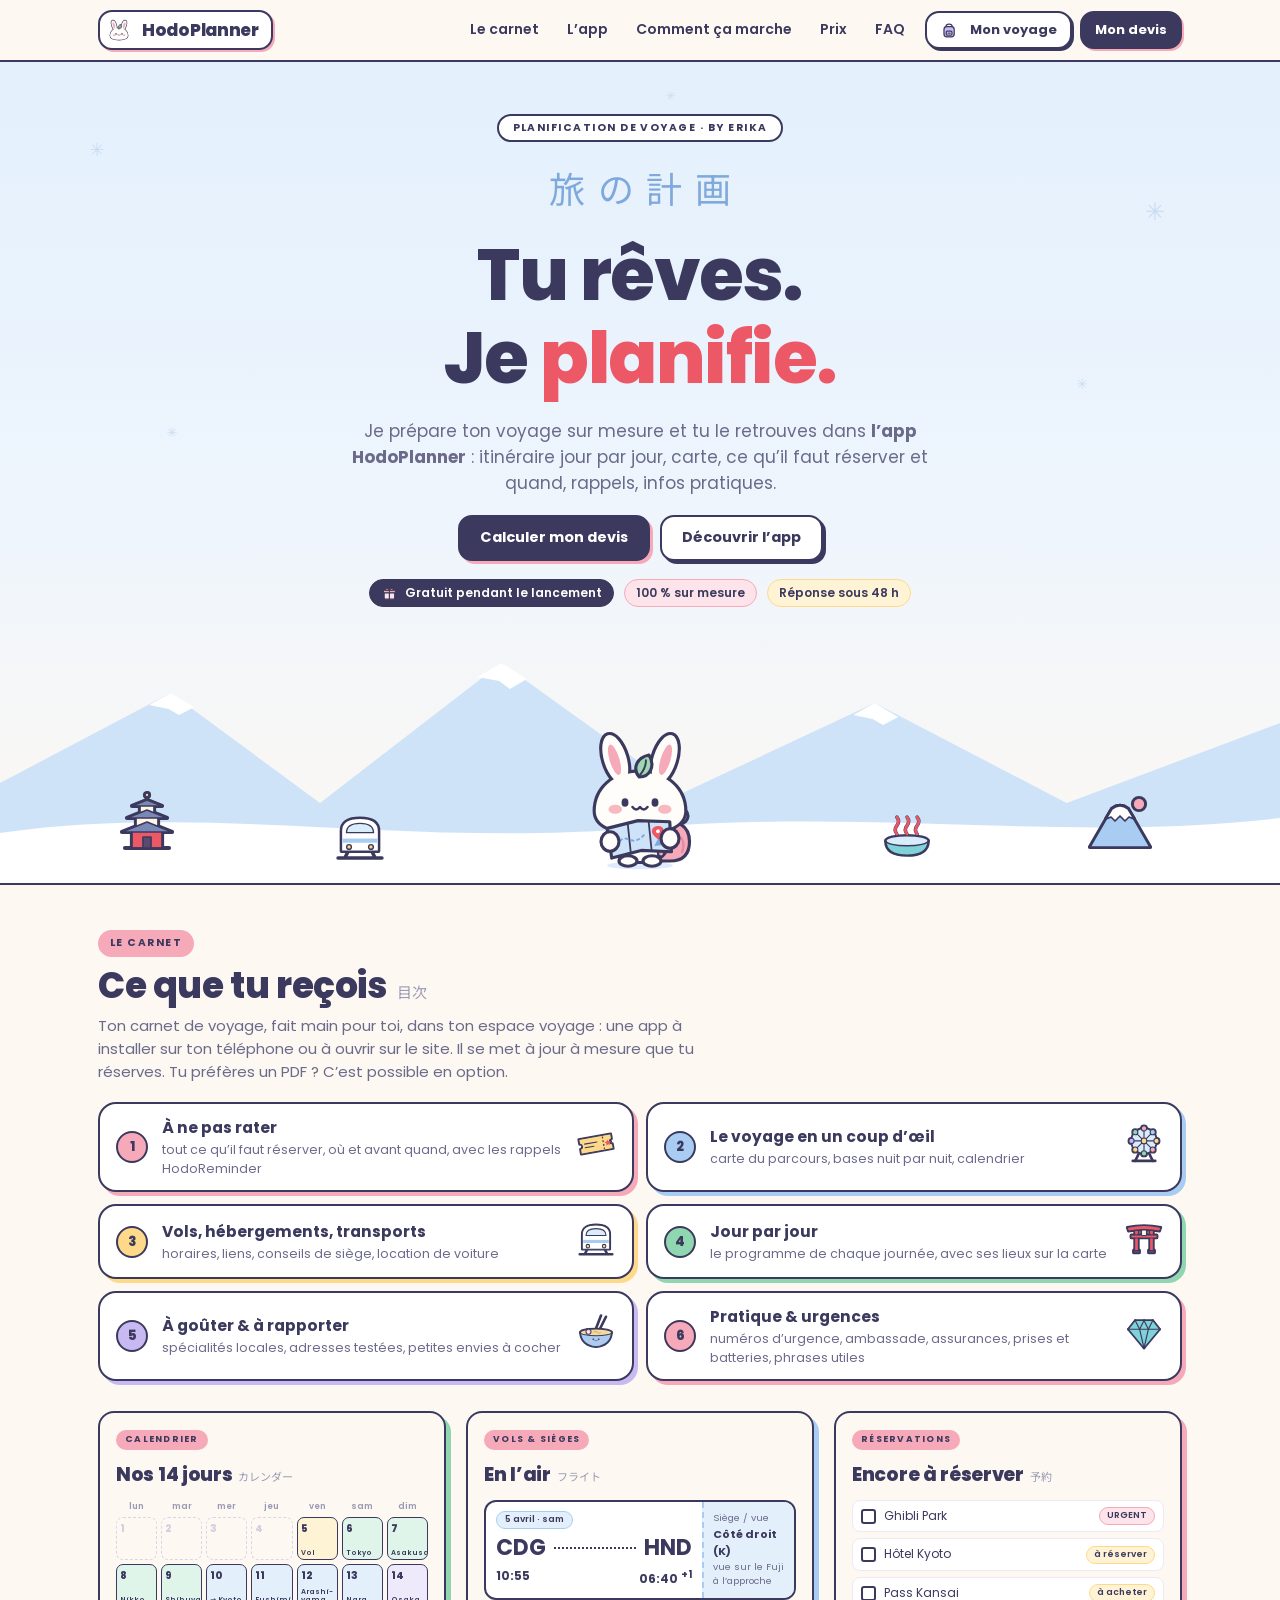
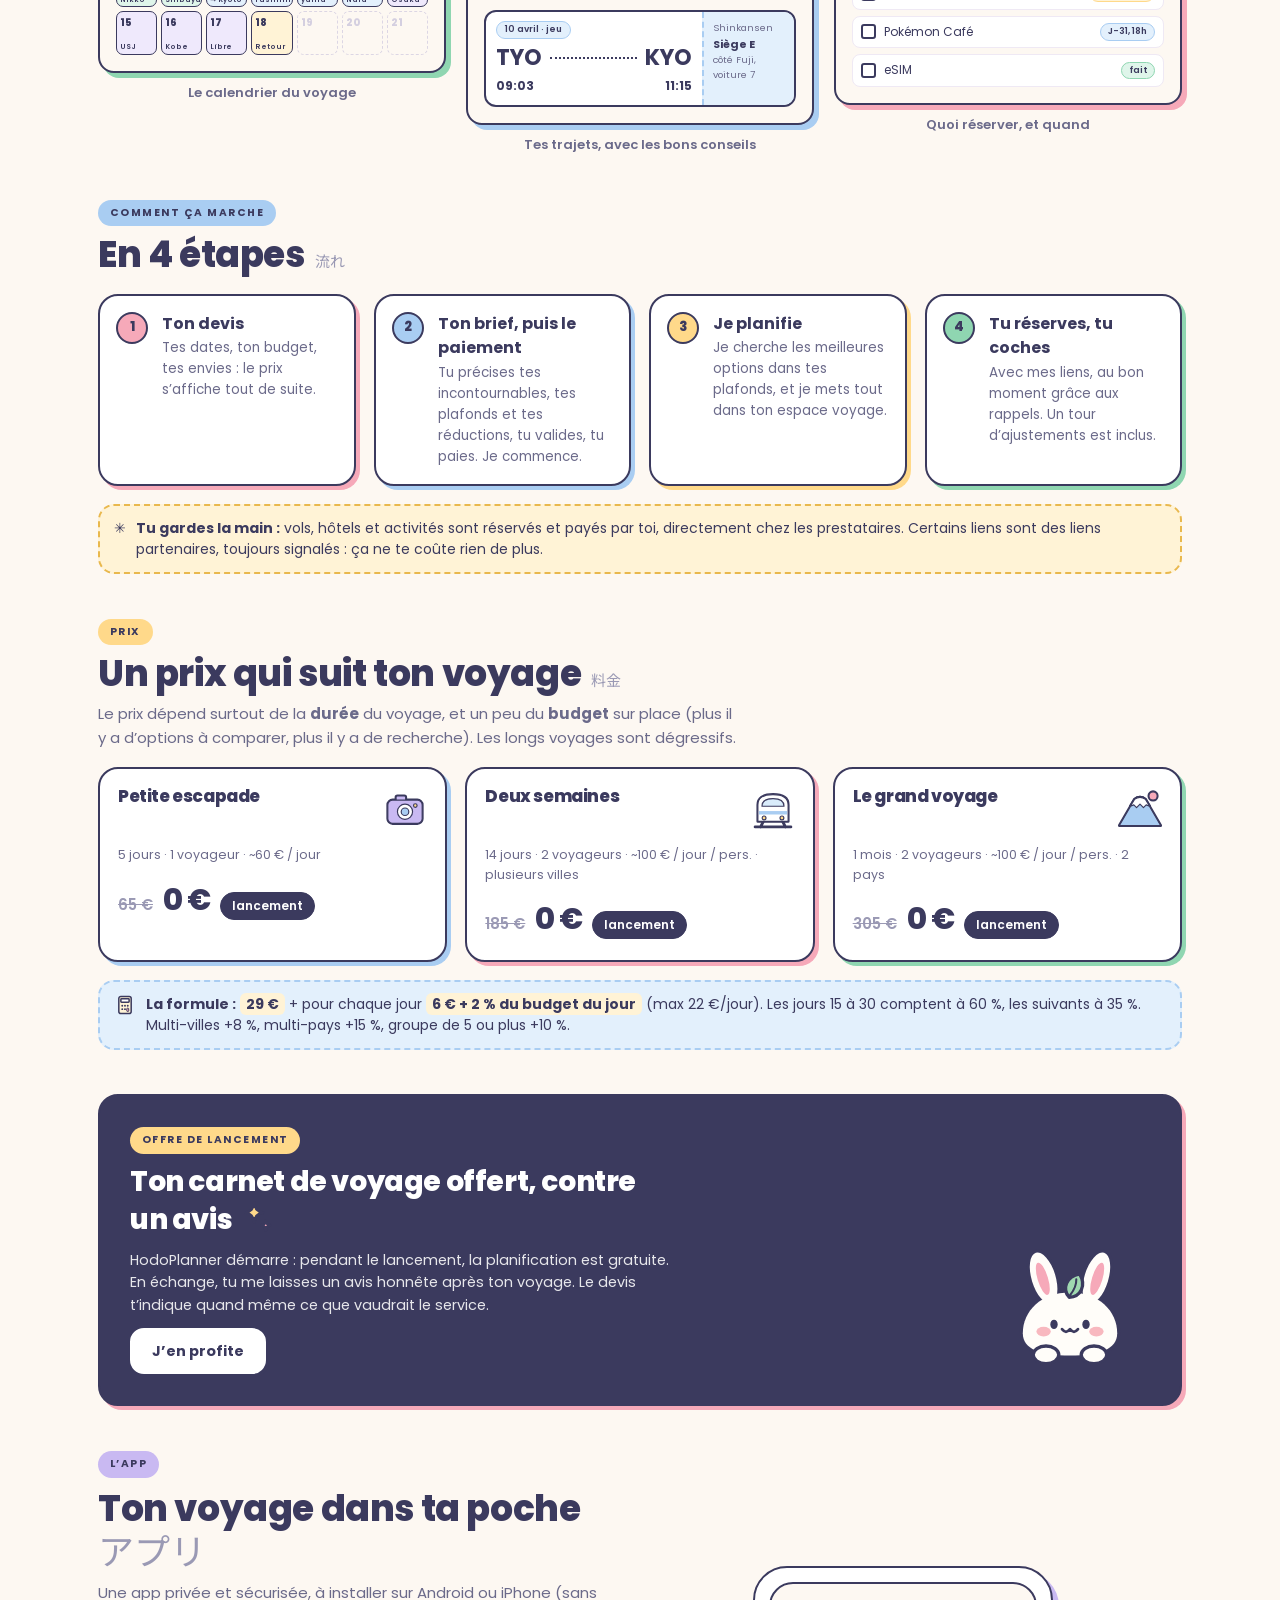
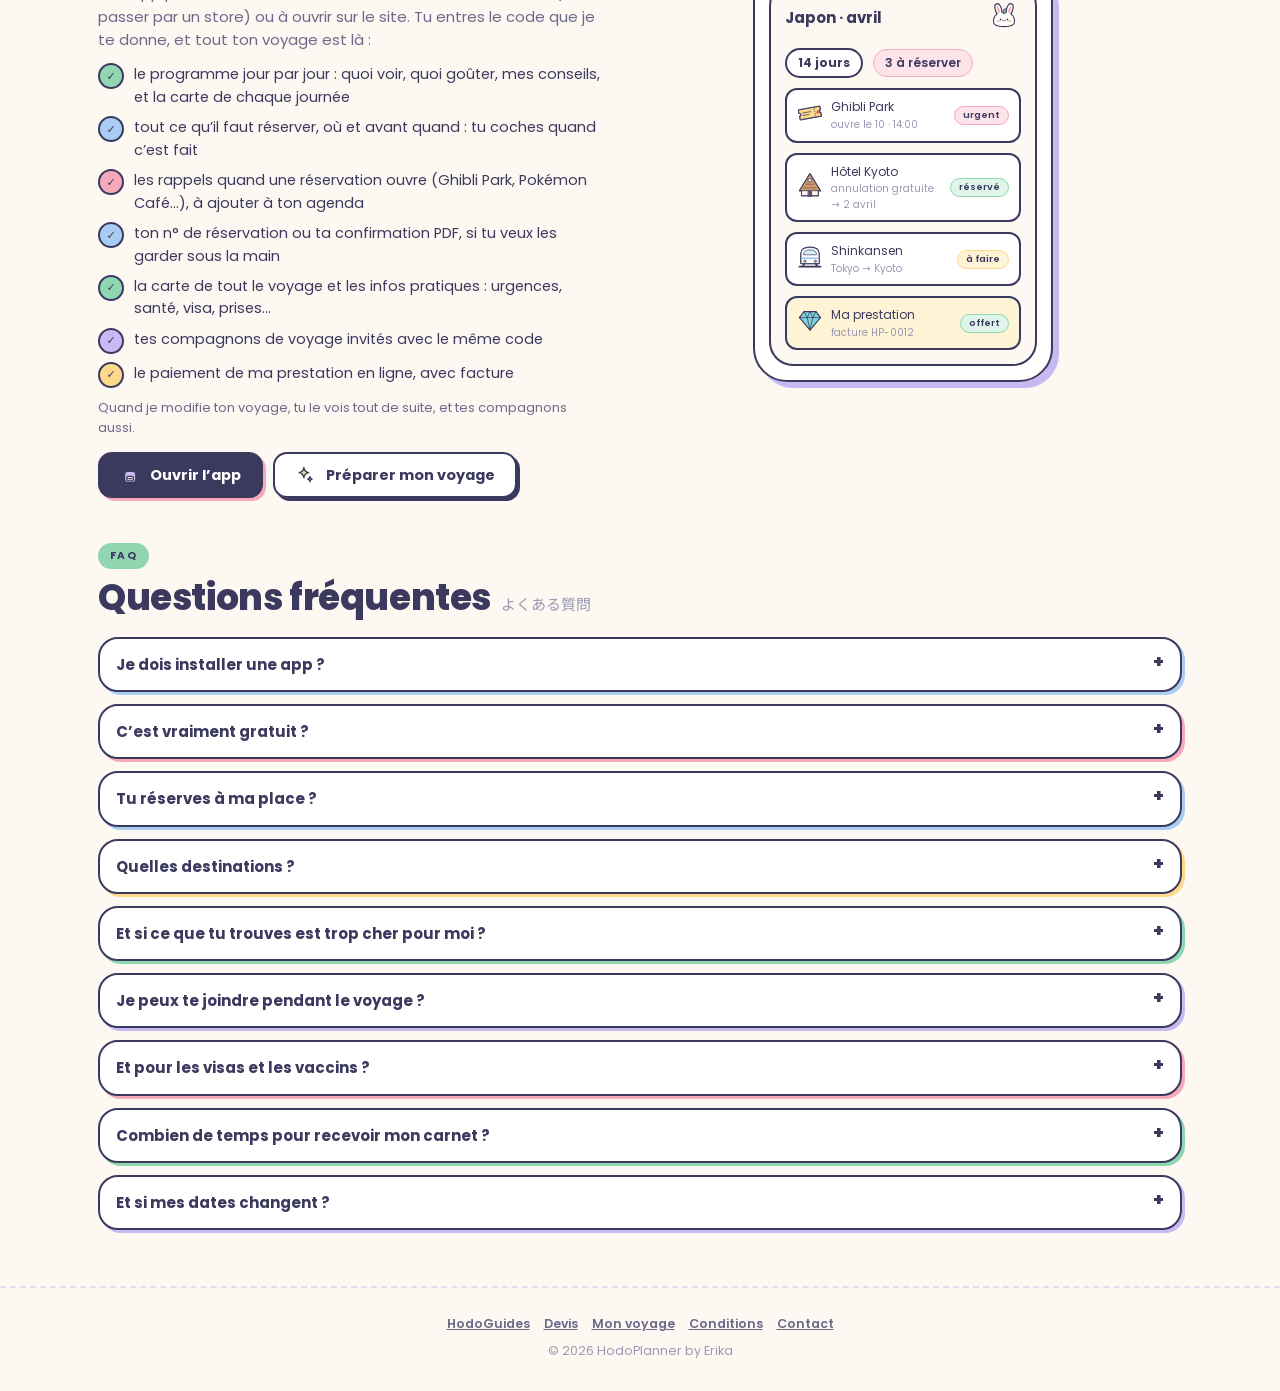
==== commit 18ab52cd: "Supprimer la démo : une seule app, la vraie - app : plus de mode démo (?demo, données d'exemple) - m" ====
--- a/index.html
+++ b/index.html
@@ -284,8 +284,8 @@
             </ul>
             <p class="small" style="margin-top:10px">Quand je modifie ton voyage, tu le vois tout de suite, et tes compagnons aussi.</p>
             <div class="row" style="margin-top:14px">
-              <a class="btn dark" href="maquette/"><i class="pic" data-picto="sparkle"></i> Essayer la démo</a>
-              <a class="btn" href="app/"><i class="pic" data-picto="backpack"></i> J’ai déjà un voyage</a>
+              <a class="btn dark" href="app/"><i class="pic" data-picto="backpack"></i> Ouvrir l’app</a>
+              <a class="btn" href="devis.html"><i class="pic" data-picto="sparkle"></i> Préparer mon voyage</a>
             </div>
           </div>
           <div class="phone" aria-hidden="true">
